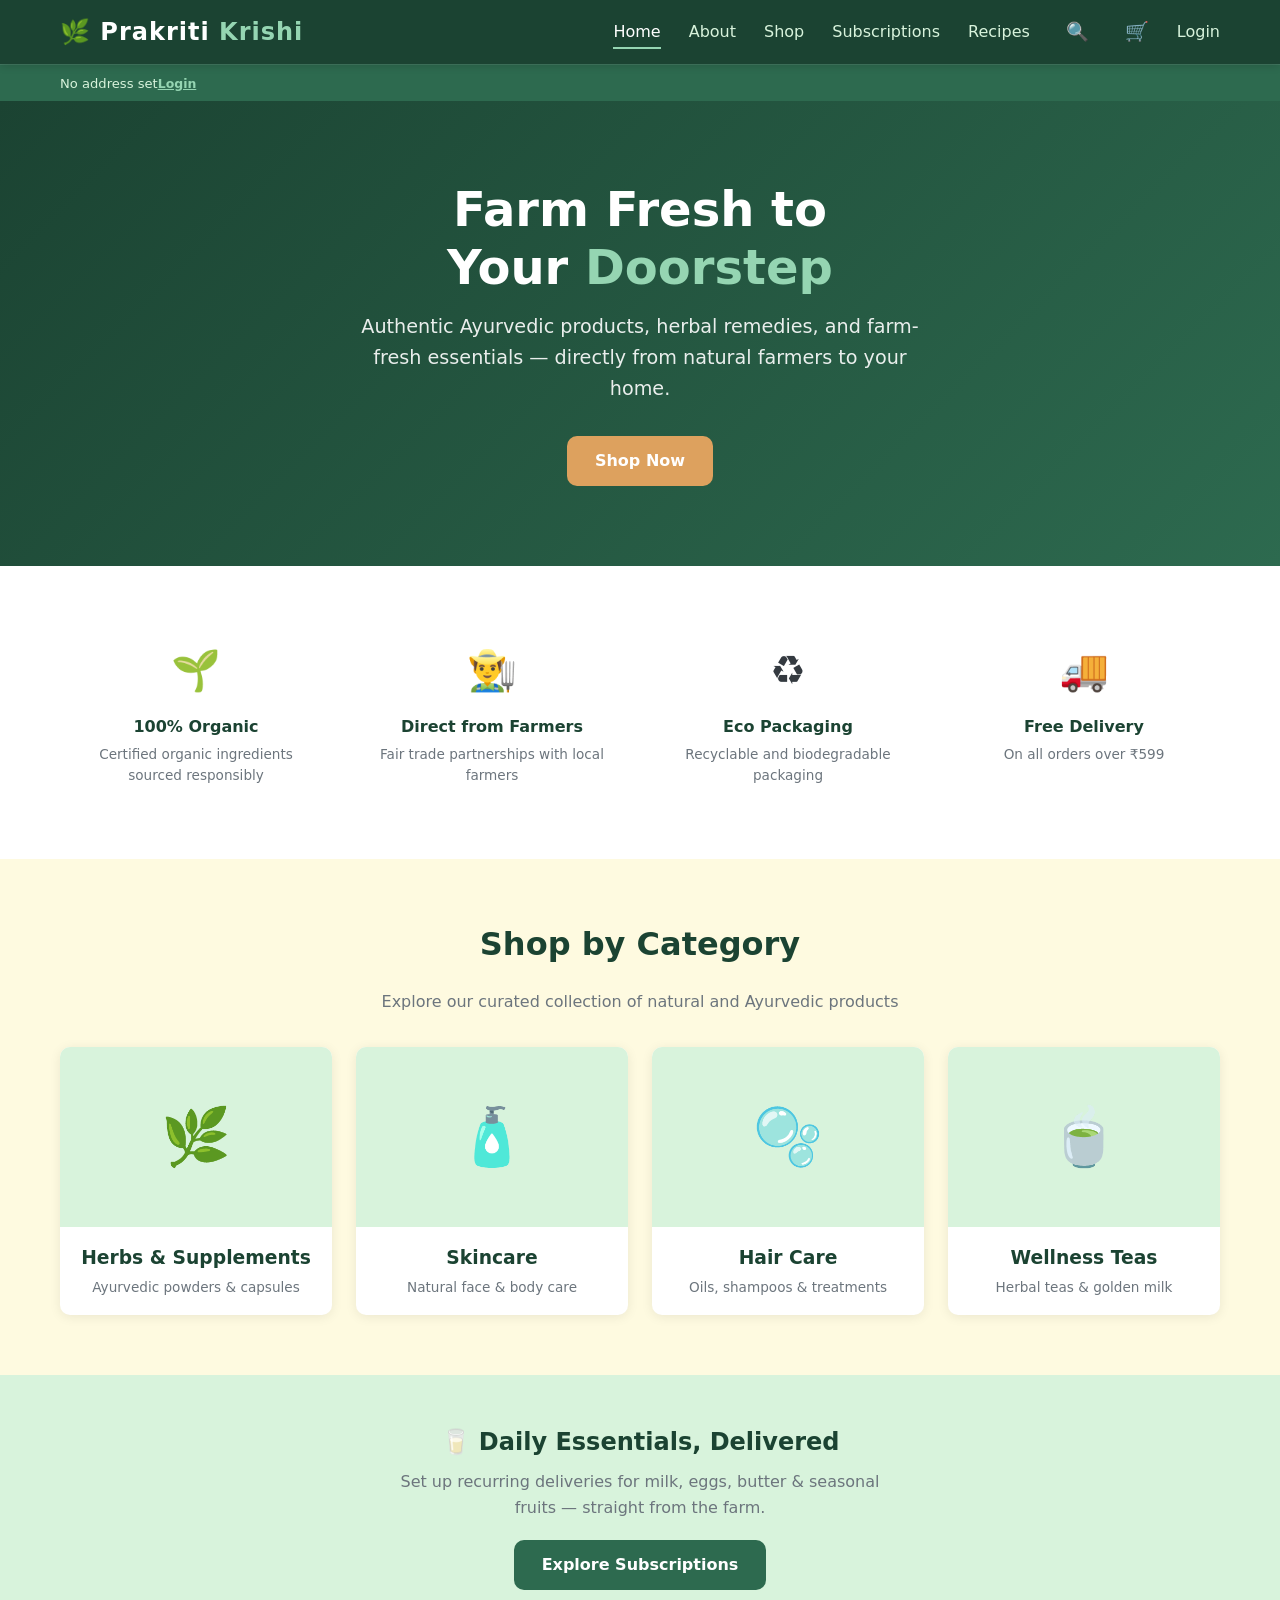
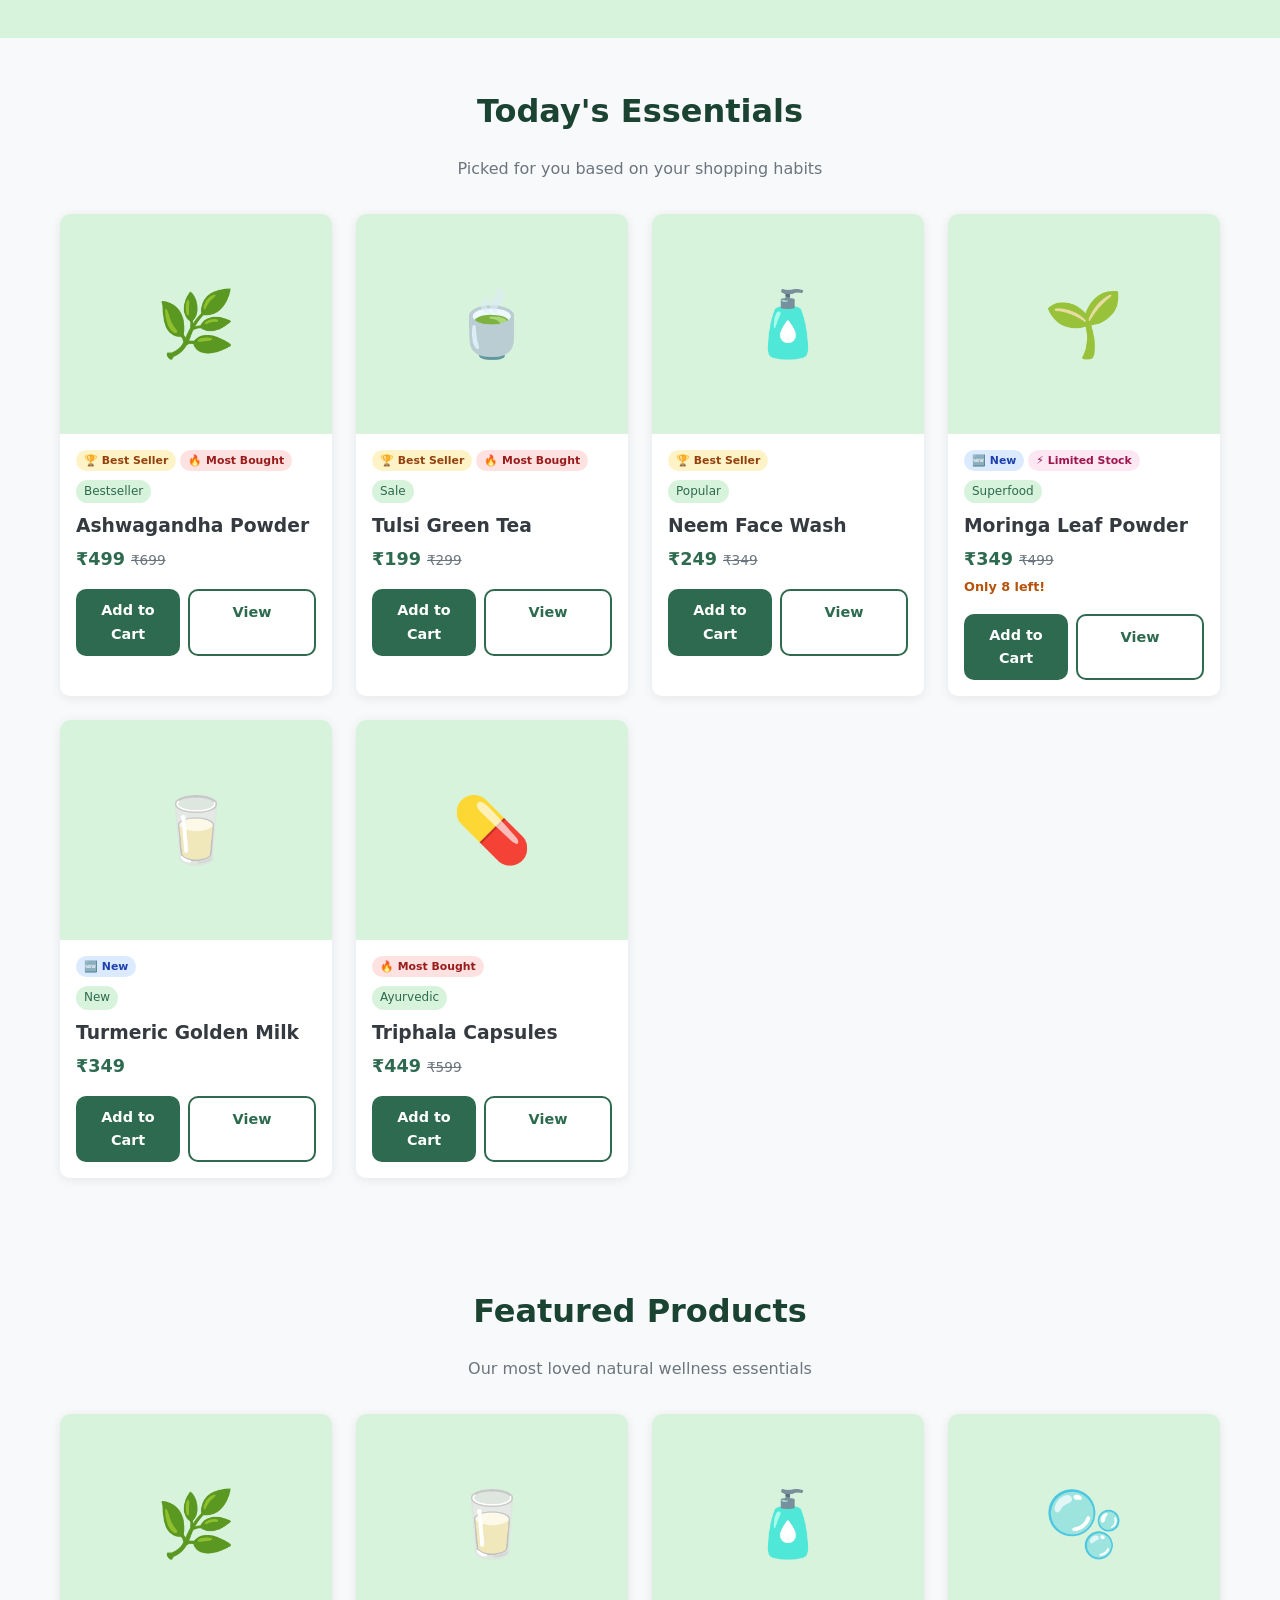
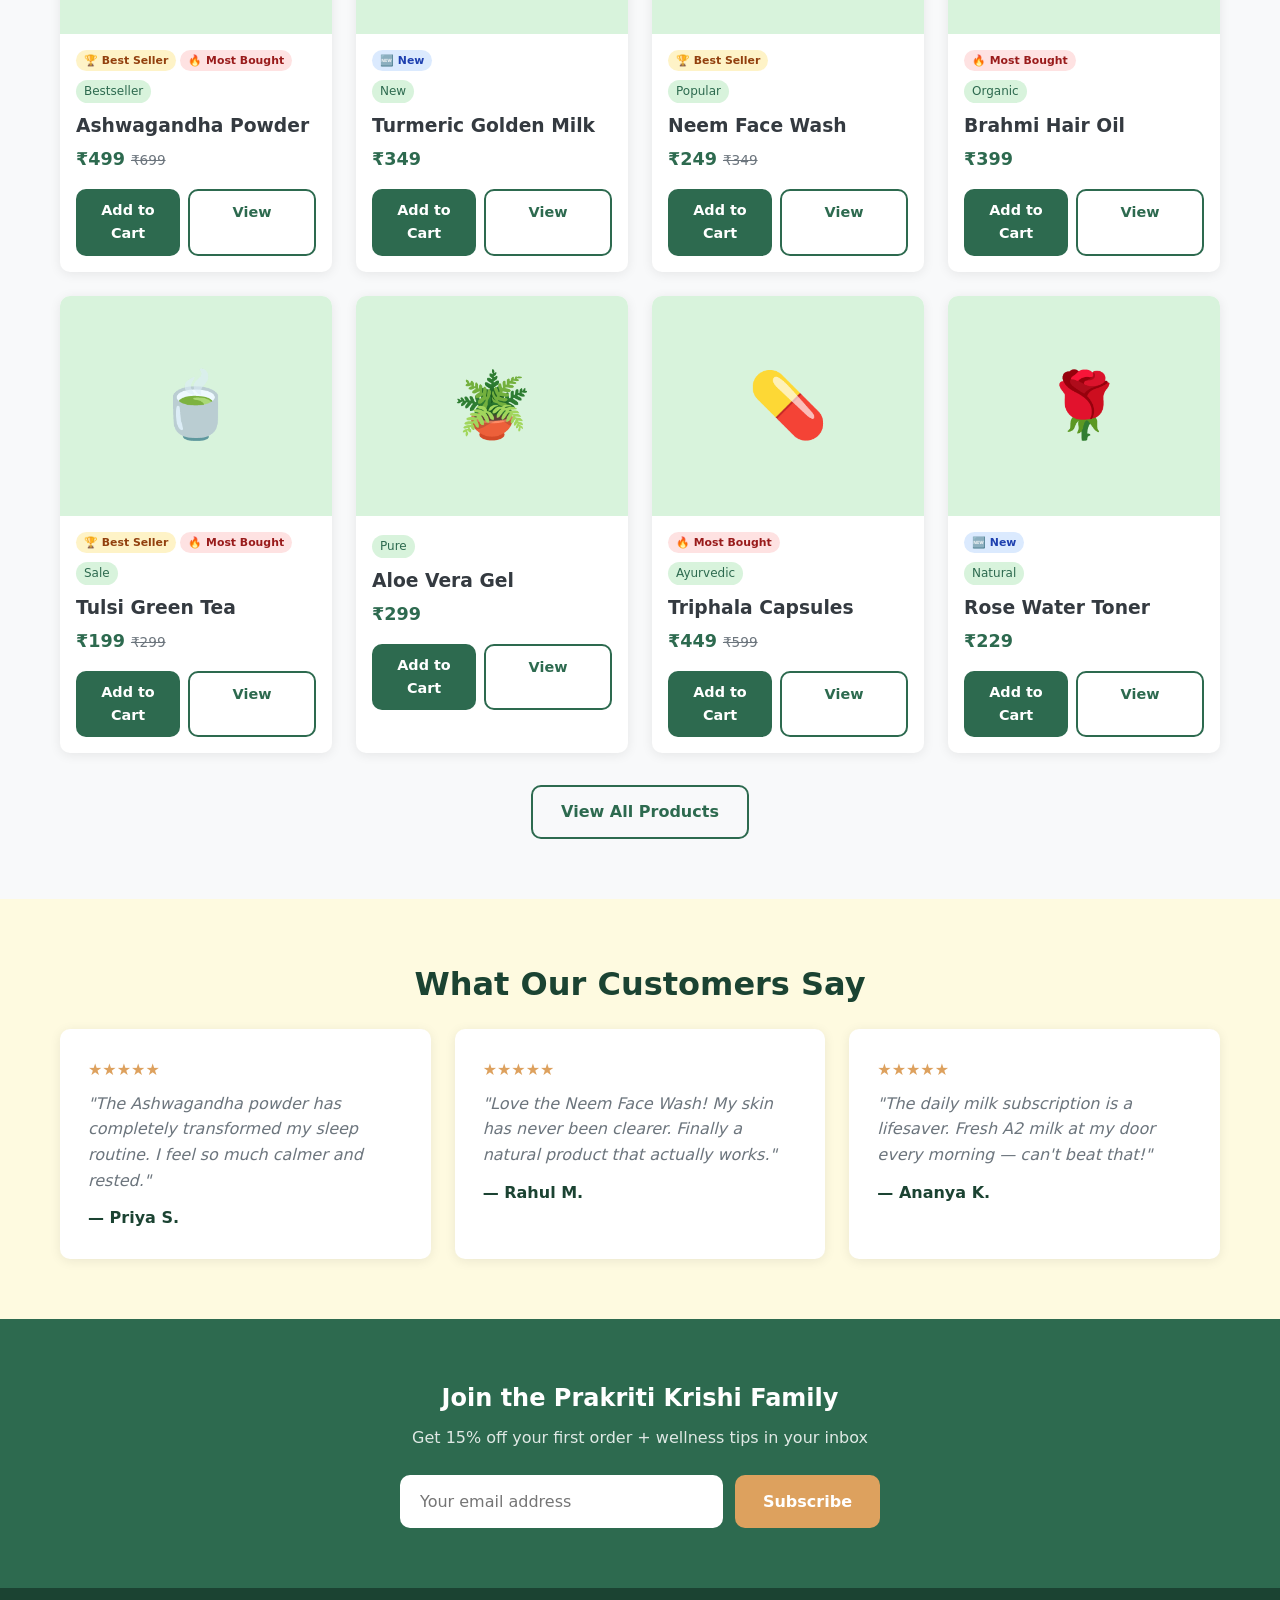
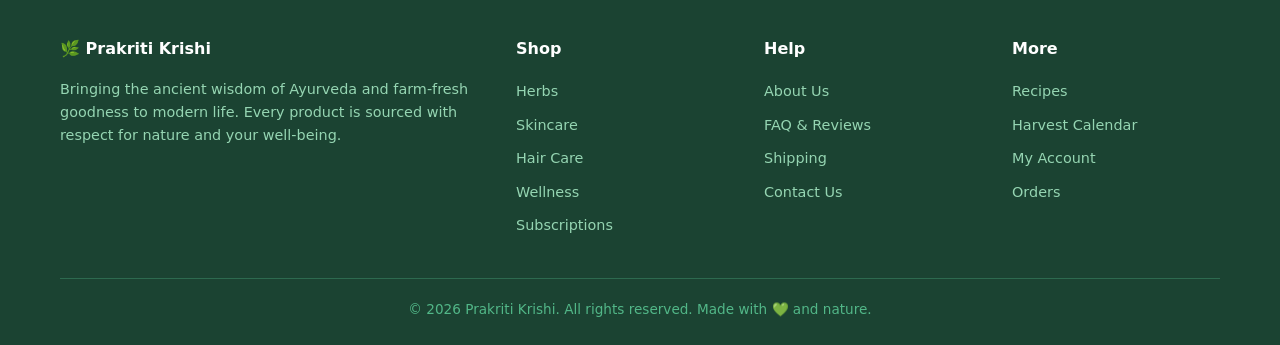
==== index.html @ 511e92d4 "Initial commit: Prakriti Krishi e-commerce website Features: product catalog, bundles, smart search," ====
<!DOCTYPE html>
<html lang="en">
<head>
  <meta charset="UTF-8">
  <meta name="viewport" content="width=device-width, initial-scale=1.0">
  <title>Prakriti Krishi — Farm Fresh & Natural Wellness</title>
  <link rel="stylesheet" href="css/style.css">
</head>
<body>

  <!-- Header -->
  <header class="header">
    <div class="container">
      <a href="index.html" class="logo">🌿 Prakriti <span>Krishi</span></a>
      <button class="mobile-toggle" aria-label="Menu">☰</button>
      <nav class="nav">
        <a href="index.html" class="active">Home</a>
        <a href="about.html">About</a>
        <a href="category.html">Shop</a>
        <a href="subscriptions.html">Subscriptions</a>
        <a href="recipes.html">Recipes</a>
        <a href="cart.html" class="cart-icon">🛒 <span class="cart-count" style="display:none">0</span></a>
        <a href="account.html" class="nav-account">Login</a>
      </nav>
    </div>
  </header>
  <div class="addr-bar-wrap"><div class="container" style="position:relative"><div id="addressBar"></div></div></div>

  <!-- Hero -->
  <section class="hero">
    <div class="container">
      <h1>Farm Fresh to<br>Your <span>Doorstep</span></h1>
      <p>Authentic Ayurvedic products, herbal remedies, and farm-fresh essentials — directly from natural farmers to your home.</p>
      <a href="category.html" class="btn btn-secondary">Shop Now</a>
    </div>
  </section>

  <!-- Features Strip -->
  <section class="features-strip">
    <div class="container">
      <div class="features-grid">
        <div class="feature-item">
          <div class="icon">🌱</div>
          <h4>100% Organic</h4>
          <p>Certified organic ingredients sourced responsibly</p>
        </div>
        <div class="feature-item">
          <div class="icon">👨‍🌾</div>
          <h4>Direct from Farmers</h4>
          <p>Fair trade partnerships with local farmers</p>
        </div>
        <div class="feature-item">
          <div class="icon">♻️</div>
          <h4>Eco Packaging</h4>
          <p>Recyclable and biodegradable packaging</p>
        </div>
        <div class="feature-item">
          <div class="icon">🚚</div>
          <h4>Free Delivery</h4>
          <p>On all orders over ₹599</p>
        </div>
      </div>
    </div>
  </section>

  <!-- Categories -->
  <section class="categories">
    <div class="container">
      <h2 class="section-title">Shop by Category</h2>
      <p class="section-subtitle">Explore our curated collection of natural and Ayurvedic products</p>
      <div class="cat-grid">
        <a href="category.html?cat=herbs" class="cat-card">
          <div class="cat-img">🌿</div>
          <div class="cat-info"><h3>Herbs & Supplements</h3><p>Ayurvedic powders & capsules</p></div>
        </a>
        <a href="category.html?cat=skincare" class="cat-card">
          <div class="cat-img">🧴</div>
          <div class="cat-info"><h3>Skincare</h3><p>Natural face & body care</p></div>
        </a>
        <a href="category.html?cat=haircare" class="cat-card">
          <div class="cat-img">🫧</div>
          <div class="cat-info"><h3>Hair Care</h3><p>Oils, shampoos & treatments</p></div>
        </a>
        <a href="category.html?cat=wellness" class="cat-card">
          <div class="cat-img">🍵</div>
          <div class="cat-info"><h3>Wellness Teas</h3><p>Herbal teas & golden milk</p></div>
        </a>
      </div>
    </div>
  </section>

  <!-- Subscription CTA -->
  <section style="padding:48px 0;background:var(--green-100);text-align:center">
    <div class="container">
      <h2 style="color:var(--green-900);margin-bottom:8px">🥛 Daily Essentials, Delivered</h2>
      <p style="color:var(--gray-500);margin-bottom:20px;max-width:500px;margin-left:auto;margin-right:auto">Set up recurring deliveries for milk, eggs, butter & seasonal fruits — straight from the farm.</p>
      <a href="subscriptions.html" class="btn btn-primary">Explore Subscriptions</a>
    </div>
  </section>

  <!-- Today's Essentials -->
  <section class="products" id="todaysEssentials" style="padding:48px 0"></section>

  <!-- Featured Products -->
  <section class="products">
    <div class="container">
      <h2 class="section-title">Featured Products</h2>
      <p class="section-subtitle">Our most loved natural wellness essentials</p>
      <div class="prod-grid" id="featuredProducts"></div>
      <div style="text-align:center;margin-top:32px">
        <a href="category.html" class="btn btn-outline">View All Products</a>
      </div>
    </div>
  </section>

  <!-- Testimonials -->
  <section class="testimonials">
    <div class="container">
      <h2 class="section-title">What Our Customers Say</h2>
      <div class="test-grid">
        <div class="test-card">
          <div class="stars">★★★★★</div>
          <p>"The Ashwagandha powder has completely transformed my sleep routine. I feel so much calmer and rested."</p>
          <div class="author">— Priya S.</div>
        </div>
        <div class="test-card">
          <div class="stars">★★★★★</div>
          <p>"Love the Neem Face Wash! My skin has never been clearer. Finally a natural product that actually works."</p>
          <div class="author">— Rahul M.</div>
        </div>
        <div class="test-card">
          <div class="stars">★★★★★</div>
          <p>"The daily milk subscription is a lifesaver. Fresh A2 milk at my door every morning — can't beat that!"</p>
          <div class="author">— Ananya K.</div>
        </div>
      </div>
    </div>
  </section>

  <!-- Newsletter -->
  <section class="newsletter">
    <div class="container">
      <h2>Join the Prakriti Krishi Family</h2>
      <p>Get 15% off your first order + wellness tips in your inbox</p>
      <form onsubmit="event.preventDefault(); showToast('Thanks for subscribing!'); this.reset();">
        <input type="email" placeholder="Your email address" required>
        <button class="btn btn-secondary" type="submit">Subscribe</button>
      </form>
    </div>
  </section>

  <!-- Footer -->
  <footer class="footer">
    <div class="container">
      <div class="footer-grid">
        <div>
          <h4>🌿 Prakriti Krishi</h4>
          <p>Bringing the ancient wisdom of Ayurveda and farm-fresh goodness to modern life. Every product is sourced with respect for nature and your well-being.</p>
        </div>
        <div>
          <h4>Shop</h4>
          <ul>
            <li><a href="category.html?cat=herbs">Herbs</a></li>
            <li><a href="category.html?cat=skincare">Skincare</a></li>
            <li><a href="category.html?cat=haircare">Hair Care</a></li>
            <li><a href="category.html?cat=wellness">Wellness</a></li>
            <li><a href="subscriptions.html">Subscriptions</a></li>
          </ul>
        </div>
        <div>
          <h4>Help</h4>
          <ul>
            <li><a href="about.html">About Us</a></li>
            <li><a href="reviews.html">FAQ & Reviews</a></li>
            <li><a href="shipping.html">Shipping</a></li>
            <li><a href="contact.html">Contact Us</a></li>
          </ul>
        </div>
        <div>
          <h4>More</h4>
          <ul>
            <li><a href="recipes.html">Recipes</a></li>
            <li><a href="harvest.html">Harvest Calendar</a></li>
            <li><a href="account.html">My Account</a></li>
            <li><a href="account.html?tab=orders">Orders</a></li>
          </ul>
        </div>
      </div>
      <div class="footer-bottom">&copy; 2026 Prakriti Krishi. All rights reserved. Made with 💚 and nature.</div>
    </div>
  </footer>

  <script src="js/app.js"></script>
</body>
</html>
---- css/style.css ----
/* ===== Prakriti Krishi — Nature-Inspired E-Commerce ===== */

/* --- Reset & Base --- */
*,*::before,*::after{box-sizing:border-box;margin:0;padding:0}
:root{
  --green-900:#1b4332;--green-700:#2d6a4f;--green-500:#52b788;
  --green-300:#95d5b2;--green-100:#d8f3dc;
  --sand-100:#fefae0;--sand-200:#faedcd;--sand-300:#dda15e;
  --brown:#bc6c25;--white:#fff;--gray-100:#f8f9fa;--gray-200:#e9ecef;
  --gray-500:#6c757d;--gray-800:#343a40;--black:#212529;
  --radius:10px;--shadow:0 2px 12px rgba(0,0,0,.08);
  --font:'Segoe UI',system-ui,-apple-system,sans-serif;
}
html{scroll-behavior:smooth}
body{font-family:var(--font);color:var(--gray-800);background:var(--sand-100);line-height:1.6}
a{text-decoration:none;color:inherit}
img{max-width:100%;display:block}
ul{list-style:none}
button,input,select,textarea{font:inherit}

/* --- Utility --- */
.container{max-width:1200px;margin:0 auto;padding:0 20px}
.btn{display:inline-block;padding:12px 28px;border:none;border-radius:var(--radius);font-weight:600;cursor:pointer;transition:.2s}
.btn-primary{background:var(--green-700);color:var(--white)}
.btn-primary:hover{background:var(--green-900)}
.btn-secondary{background:var(--sand-300);color:var(--white)}
.btn-secondary:hover{background:var(--brown)}
.btn-outline{background:transparent;border:2px solid var(--green-700);color:var(--green-700)}
.btn-outline:hover{background:var(--green-700);color:var(--white)}
.section-title{font-size:2rem;color:var(--green-900);margin-bottom:1.2rem;text-align:center}
.section-subtitle{text-align:center;color:var(--gray-500);margin-bottom:2rem;max-width:600px;margin-left:auto;margin-right:auto}

/* --- Header / Nav --- */
.header{background:var(--green-900);color:var(--white);position:sticky;top:0;z-index:100;box-shadow:0 2px 8px rgba(0,0,0,.15)}
.header .container{display:flex;align-items:center;justify-content:space-between;height:64px}
.logo{font-size:1.5rem;font-weight:700;letter-spacing:1px}
.logo span{color:var(--green-300)}
.nav{display:flex;gap:28px;align-items:center}
.nav a{color:var(--green-100);font-weight:500;transition:.2s;position:relative}
.nav a:hover,.nav a.active{color:var(--white)}
.nav a.active::after{content:'';position:absolute;bottom:-4px;left:0;width:100%;height:2px;background:var(--green-300)}
.cart-icon{position:relative;font-size:1.2rem}
.cart-count{position:absolute;top:-8px;right:-12px;background:var(--sand-300);color:var(--white);font-size:.7rem;width:18px;height:18px;border-radius:50%;display:flex;align-items:center;justify-content:center;font-weight:700}
.mobile-toggle{display:none;background:none;border:none;color:var(--white);font-size:1.5rem;cursor:pointer}

/* --- Hero --- */
.hero{background:linear-gradient(135deg,var(--green-900) 0%,var(--green-700) 100%);color:var(--white);padding:80px 0;text-align:center}
.hero h1{font-size:3rem;margin-bottom:1rem;line-height:1.2}
.hero h1 span{color:var(--green-300)}
.hero p{font-size:1.2rem;max-width:600px;margin:0 auto 2rem;opacity:.9}

/* --- Categories Grid --- */
.categories{padding:60px 0}
.cat-grid{display:grid;grid-template-columns:repeat(auto-fill,minmax(220px,1fr));gap:24px}
.cat-card{background:var(--white);border-radius:var(--radius);overflow:hidden;box-shadow:var(--shadow);transition:.3s;cursor:pointer}
.cat-card:hover{transform:translateY(-4px);box-shadow:0 8px 24px rgba(0,0,0,.12)}
.cat-card .cat-img{height:180px;background:var(--green-100);display:flex;align-items:center;justify-content:center;font-size:3.5rem}
.cat-card .cat-info{padding:16px;text-align:center}
.cat-card .cat-info h3{color:var(--green-900);margin-bottom:4px}
.cat-card .cat-info p{font-size:.85rem;color:var(--gray-500)}

/* --- Products Grid --- */
.products{padding:60px 0;background:var(--gray-100)}
.prod-grid{display:grid;grid-template-columns:repeat(auto-fill,minmax(260px,1fr));gap:24px}
.prod-card{background:var(--white);border-radius:var(--radius);overflow:hidden;box-shadow:var(--shadow);transition:.3s}
.prod-card:hover{transform:translateY(-4px);box-shadow:0 8px 24px rgba(0,0,0,.12)}
.prod-card .prod-img{height:220px;background:var(--green-100);display:flex;align-items:center;justify-content:center;font-size:4rem}
.prod-card .prod-info{padding:16px}
.prod-card .prod-info h3{margin-bottom:4px}
.prod-card .prod-info .price{color:var(--green-700);font-weight:700;font-size:1.1rem}
.prod-card .prod-info .old-price{text-decoration:line-through;color:var(--gray-500);font-size:.85rem;margin-left:6px}
.prod-card .prod-info .tag{display:inline-block;background:var(--green-100);color:var(--green-700);font-size:.75rem;padding:2px 8px;border-radius:20px;margin-bottom:8px}
.prod-card .prod-actions{padding:0 16px 16px;display:flex;gap:8px}
.prod-card .prod-actions .btn{flex:1;text-align:center;padding:10px;font-size:.9rem}

/* --- Product Detail --- */
.product-detail{padding:60px 0}
.pd-grid{display:grid;grid-template-columns:1fr 1fr;gap:48px;align-items:start}
.pd-image{background:var(--green-100);border-radius:var(--radius);height:450px;display:flex;align-items:center;justify-content:center;font-size:8rem}
.pd-info h1{font-size:2rem;color:var(--green-900);margin-bottom:8px}
.pd-info .rating{color:var(--sand-300);margin-bottom:12px}
.pd-info .price{font-size:1.5rem;color:var(--green-700);font-weight:700;margin-bottom:16px}
.pd-info .description{color:var(--gray-500);margin-bottom:24px;line-height:1.8}
.pd-info .qty-selector{display:flex;align-items:center;gap:12px;margin-bottom:24px}
.pd-info .qty-selector button{width:36px;height:36px;border:1px solid var(--gray-200);border-radius:var(--radius);background:var(--white);cursor:pointer;font-size:1.1rem}
.pd-info .qty-selector span{font-size:1.1rem;font-weight:600;min-width:24px;text-align:center}
.pd-info .features{margin-bottom:24px}
.pd-info .features li{padding:6px 0;color:var(--gray-500)}
.pd-info .features li::before{content:'✓ ';color:var(--green-500);font-weight:700}

/* --- Filter Bar (Category page) --- */
.filter-bar{display:flex;gap:12px;margin-bottom:32px;flex-wrap:wrap;justify-content:center}
.filter-bar .filter-btn{padding:8px 20px;border:2px solid var(--green-300);border-radius:30px;background:var(--white);color:var(--green-700);cursor:pointer;font-weight:500;transition:.2s}
.filter-bar .filter-btn:hover,.filter-bar .filter-btn.active{background:var(--green-700);color:var(--white);border-color:var(--green-700)}

/* --- Cart --- */
.cart-section{padding:60px 0}
.cart-table{width:100%;border-collapse:collapse;margin-bottom:32px}
.cart-table th{text-align:left;padding:12px 16px;border-bottom:2px solid var(--green-300);color:var(--green-900);font-size:.9rem;text-transform:uppercase;letter-spacing:1px}
.cart-table td{padding:16px;border-bottom:1px solid var(--gray-200);vertical-align:middle}
.cart-table .cart-product{display:flex;align-items:center;gap:16px}
.cart-table .cart-product .thumb{width:64px;height:64px;background:var(--green-100);border-radius:8px;display:flex;align-items:center;justify-content:center;font-size:1.5rem;flex-shrink:0}
.cart-table .cart-product .name{font-weight:600}
.cart-table .cart-qty{display:flex;align-items:center;gap:8px}
.cart-table .cart-qty button{width:28px;height:28px;border:1px solid var(--gray-200);border-radius:6px;background:var(--white);cursor:pointer}
.cart-table .cart-remove{color:var(--gray-500);cursor:pointer;transition:.2s}
.cart-table .cart-remove:hover{color:red}
.cart-summary{display:flex;justify-content:flex-end}
.cart-summary-box{background:var(--white);padding:32px;border-radius:var(--radius);box-shadow:var(--shadow);min-width:340px}
.cart-summary-box h3{margin-bottom:16px;color:var(--green-900)}
.cart-summary-box .summary-row{display:flex;justify-content:space-between;padding:8px 0;border-bottom:1px solid var(--gray-200)}
.cart-summary-box .summary-row.total{border:none;font-size:1.2rem;font-weight:700;color:var(--green-900);padding-top:16px}
.cart-empty{text-align:center;padding:60px 0}
.cart-empty p{font-size:1.2rem;color:var(--gray-500);margin-bottom:24px}

/* --- Checkout --- */
.checkout-section{padding:60px 0}
.checkout-grid{display:grid;grid-template-columns:1.4fr 1fr;gap:48px}
.form-group{margin-bottom:20px}
.form-group label{display:block;font-weight:600;margin-bottom:6px;color:var(--green-900);font-size:.9rem}
.form-group input,.form-group select{width:100%;padding:12px 16px;border:2px solid var(--gray-200);border-radius:var(--radius);transition:.2s;background:var(--white)}
.form-group input:focus,.form-group select:focus{outline:none;border-color:var(--green-500)}
.form-row{display:grid;grid-template-columns:1fr 1fr;gap:16px}
.checkout-steps{display:flex;gap:0;margin-bottom:40px;background:var(--white);border-radius:var(--radius);overflow:hidden;box-shadow:var(--shadow)}
.checkout-steps .step{flex:1;padding:16px;text-align:center;font-weight:600;color:var(--gray-500);background:var(--gray-100);position:relative}
.checkout-steps .step.active{background:var(--green-700);color:var(--white)}
.checkout-steps .step.done{background:var(--green-300);color:var(--green-900)}
.order-summary{background:var(--white);padding:32px;border-radius:var(--radius);box-shadow:var(--shadow);position:sticky;top:80px}
.order-summary h3{margin-bottom:16px;color:var(--green-900)}
.order-summary .order-item{display:flex;justify-content:space-between;padding:10px 0;border-bottom:1px solid var(--gray-200);font-size:.95rem}
.order-summary .order-total{display:flex;justify-content:space-between;padding-top:16px;font-size:1.2rem;font-weight:700;color:var(--green-900)}

/* --- Features / Benefits --- */
.features-strip{padding:48px 0;background:var(--white)}
.features-grid{display:grid;grid-template-columns:repeat(4,1fr);gap:24px;text-align:center}
.feature-item{padding:24px}
.feature-item .icon{font-size:2.5rem;margin-bottom:12px}
.feature-item h4{color:var(--green-900);margin-bottom:4px}
.feature-item p{font-size:.85rem;color:var(--gray-500)}

/* --- Testimonials --- */
.testimonials{padding:60px 0}
.test-grid{display:grid;grid-template-columns:repeat(auto-fill,minmax(300px,1fr));gap:24px}
.test-card{background:var(--white);padding:28px;border-radius:var(--radius);box-shadow:var(--shadow)}
.test-card .stars{color:var(--sand-300);margin-bottom:8px}
.test-card p{color:var(--gray-500);font-style:italic;margin-bottom:12px}
.test-card .author{font-weight:600;color:var(--green-900)}

/* --- Newsletter --- */
.newsletter{padding:60px 0;background:var(--green-700);color:var(--white);text-align:center}
.newsletter h2{margin-bottom:8px}
.newsletter p{opacity:.85;margin-bottom:24px}
.newsletter form{display:flex;gap:12px;justify-content:center;max-width:480px;margin:0 auto}
.newsletter input{flex:1;padding:14px 20px;border:none;border-radius:var(--radius);font-size:1rem}
.newsletter .btn{white-space:nowrap}

/* --- Footer --- */
.footer{background:var(--green-900);color:var(--green-100);padding:48px 0 24px}
.footer-grid{display:grid;grid-template-columns:2fr 1fr 1fr 1fr;gap:40px;margin-bottom:32px}
.footer h4{color:var(--white);margin-bottom:16px}
.footer p,.footer a{font-size:.9rem;color:var(--green-300)}
.footer a:hover{color:var(--white)}
.footer ul li{margin-bottom:8px}
.footer-bottom{border-top:1px solid var(--green-700);padding-top:20px;text-align:center;font-size:.85rem;color:var(--green-500)}

/* --- Breadcrumb --- */
.breadcrumb{padding:16px 0;font-size:.9rem;color:var(--gray-500)}
.breadcrumb a{color:var(--green-700)}
.breadcrumb span{margin:0 8px}

/* --- Inline Qty Selector (product cards) --- */
.inline-qty{display:flex;align-items:center;gap:0;background:var(--green-700);border-radius:var(--radius);overflow:hidden;height:42px}
.iq-btn{width:40px;height:42px;border:none;background:transparent;color:var(--white);font-size:1.2rem;cursor:pointer;transition:.15s;-webkit-tap-highlight-color:transparent}
.iq-btn:hover,.iq-btn:active{background:var(--green-900)}
.iq-val{min-width:30px;text-align:center;color:var(--white);font-weight:700;font-size:.95rem}
.prod-actions .atc-area{flex:1}
.prod-actions .atc-area .btn{width:100%}
.prod-actions .atc-area .inline-qty{width:100%}

/* --- Address Bar (header second row) --- */
.addr-bar-wrap{background:var(--green-700);border-top:1px solid rgba(255,255,255,.1)}
.addr-bar-wrap .container{display:flex;align-items:center;height:36px;gap:8px;font-size:.82rem}
.addr-pin{font-size:.9rem}
.addr-text{color:var(--green-100);white-space:nowrap;overflow:hidden;text-overflow:ellipsis;max-width:260px}
.addr-change{background:none;border:none;color:var(--green-300);font-size:.78rem;cursor:pointer;text-decoration:underline;font-weight:600;white-space:nowrap}
.addr-change:hover{color:var(--white)}
.addr-dropdown{position:absolute;top:100%;left:0;right:0;background:var(--white);box-shadow:0 8px 24px rgba(0,0,0,.15);border-radius:0 0 var(--radius) var(--radius);display:none;z-index:101}
.addr-dropdown.open{display:block}
.addr-option{padding:12px 20px;cursor:pointer;font-size:.88rem;border-bottom:1px solid var(--gray-200);color:var(--gray-800)}
.addr-option:hover,.addr-option.active{background:var(--green-100)}
.addr-option.add-new{color:var(--green-700);font-weight:600}

/* --- Auth Box --- */
.auth-box{max-width:420px;margin:60px auto;background:var(--white);padding:40px;border-radius:var(--radius);box-shadow:var(--shadow)}
.auth-box h2{color:var(--green-900);margin-bottom:4px}
.auth-sub{color:var(--gray-500);margin-bottom:24px}
.auth-err{color:#c0392b;font-size:.88rem;margin-bottom:12px;min-height:1.2em}
.auth-switch{text-align:center;margin-top:20px;font-size:.9rem;color:var(--gray-500)}
.auth-switch a{color:var(--green-700);font-weight:600}

/* --- Dashboard Layout --- */
.dash-layout{display:grid;grid-template-columns:260px 1fr;gap:32px;min-height:60vh}
.dash-sidebar{background:var(--white);border-radius:var(--radius);box-shadow:var(--shadow);padding:24px;align-self:start;position:sticky;top:80px}
.dash-user{margin-bottom:20px;padding-bottom:16px;border-bottom:1px solid var(--gray-200)}
.dash-tab{display:block;padding:10px 14px;border-radius:8px;margin-bottom:4px;color:var(--gray-800);font-size:.9rem;transition:.15s}
.dash-tab:hover{background:var(--green-100);color:var(--green-700)}
.dash-tab.active{background:var(--green-700);color:var(--white)}
.dash-main{background:var(--white);border-radius:var(--radius);box-shadow:var(--shadow);padding:32px}
.dash-main h2{color:var(--green-900);margin-bottom:20px}
.addr-list{display:grid;gap:12px}
.addr-card{background:var(--gray-100);padding:16px;border-radius:8px;display:flex;align-items:center;gap:16px;justify-content:space-between}
.addr-card p{margin:0;color:var(--gray-500);font-size:.9rem}
.order-card{background:var(--gray-100);padding:16px;border-radius:8px;margin-bottom:12px}
.order-head{display:flex;justify-content:space-between;margin-bottom:8px;align-items:center}
.order-status{background:var(--green-100);color:var(--green-700);padding:2px 10px;border-radius:20px;font-size:.8rem;font-weight:600}
.order-items{color:var(--gray-500);font-size:.88rem;margin-bottom:6px}
.order-total-line{font-weight:600;color:var(--green-900)}
.sec-info{background:var(--gray-100);padding:16px;border-radius:8px;margin-bottom:16px}
.sec-info p{margin:4px 0}

/* --- Subscriptions --- */
.subs-grid{display:grid;grid-template-columns:repeat(auto-fill,minmax(260px,1fr));gap:20px;margin-bottom:20px}
.subs-card{background:var(--white);padding:24px;border-radius:var(--radius);box-shadow:var(--shadow);text-align:center}
.subs-card.seasonal{border:2px solid var(--sand-300)}
.subs-emoji{font-size:3rem;margin-bottom:8px}
.subs-card h4{color:var(--green-900);margin-bottom:4px}
.subs-card .price{color:var(--green-700);font-weight:700;margin-bottom:12px}
.subs-card .price small{color:var(--gray-500);font-weight:400}
.subs-card .form-group{text-align:left;margin-bottom:10px}
.subs-card .form-group label{font-size:.8rem}
.subs-card .form-group input,.subs-card .form-group select{padding:8px 10px;font-size:.88rem}
.sub-days{display:flex;flex-wrap:wrap;gap:6px;margin-bottom:8px}
.day-check{display:flex;align-items:center;gap:4px;font-size:.82rem;background:var(--gray-100);padding:4px 8px;border-radius:6px}
.day-check input{accent-color:var(--green-500)}

/* --- About Page --- */
.about-hero{background:linear-gradient(135deg,var(--green-900),var(--green-700));color:var(--white);padding:60px 0;text-align:center}
.about-hero h1{font-size:2.5rem;margin-bottom:1rem}
.about-section{padding:60px 0}
.about-grid{display:grid;grid-template-columns:1fr 1fr;gap:48px;align-items:center}
.about-grid .about-visual{background:var(--green-100);border-radius:var(--radius);height:320px;display:flex;align-items:center;justify-content:center;font-size:6rem}
.about-grid h2{color:var(--green-900);margin-bottom:12px}
.about-grid p{color:var(--gray-500);line-height:1.8;margin-bottom:12px}
.values-grid{display:grid;grid-template-columns:repeat(3,1fr);gap:24px;text-align:center;padding:40px 0}
.value-card{padding:28px;background:var(--white);border-radius:var(--radius);box-shadow:var(--shadow)}
.value-card .icon{font-size:2.5rem;margin-bottom:12px}
.value-card h4{color:var(--green-900);margin-bottom:6px}
.value-card p{font-size:.88rem;color:var(--gray-500)}

/* --- Toast notification --- */
.toast{position:fixed;bottom:24px;right:24px;background:var(--green-700);color:var(--white);padding:16px 24px;border-radius:var(--radius);box-shadow:0 4px 16px rgba(0,0,0,.2);transform:translateY(120%);transition:.3s;z-index:999;font-weight:500}
.toast.show{transform:translateY(0)}

/* --- Responsive --- */
/* --- Responsive — Tablet (<=768px) --- */
@media(max-width:768px){
  .hero h1{font-size:2rem}
  .hero p{font-size:1rem}
  .pd-grid{grid-template-columns:1fr}
  .pd-image{height:300px;font-size:5rem}
  .checkout-grid{grid-template-columns:1fr}
  .order-summary{position:static}
  .features-grid{grid-template-columns:1fr 1fr}
  .footer-grid{grid-template-columns:1fr 1fr}
  .nav{display:none;position:fixed;top:64px;left:0;right:0;bottom:0;background:var(--green-900);flex-direction:column;padding:24px;gap:16px;overflow-y:auto;z-index:200}
  .nav.open{display:flex}
  .mobile-toggle{display:block}
  .cart-table{display:block;overflow-x:auto;-webkit-overflow-scrolling:touch}
  .cart-table .cart-product .thumb{display:none}
  .form-row{grid-template-columns:1fr}
  .dash-layout{grid-template-columns:1fr}
  .dash-sidebar{position:static;display:flex;flex-wrap:wrap;gap:6px;padding:16px}
  .dash-user{width:100%;margin-bottom:8px}
  .dash-tab{padding:8px 12px;font-size:.82rem}
  .dash-main{padding:20px}
  .about-grid{grid-template-columns:1fr}
  .about-grid .about-visual{height:220px;font-size:4rem}
  .about-hero h1{font-size:1.8rem}
  .values-grid{grid-template-columns:1fr}
  .subs-grid{grid-template-columns:1fr 1fr}
  .auth-box{margin:32px 16px;padding:28px 20px}
  .section-title{font-size:1.5rem}
  .addr-bar-wrap .container{font-size:.78rem}
  .cat-grid{grid-template-columns:1fr 1fr}
  .filter-bar{gap:8px}
  .filter-bar .filter-btn{padding:6px 14px;font-size:.85rem}
  .prod-grid{grid-template-columns:repeat(auto-fill,minmax(200px,1fr));gap:16px}
  .prod-card .prod-img{height:170px;font-size:3rem}
  .cart-summary{flex-direction:column}
  .cart-summary-box{min-width:auto;width:100%}
  .checkout-steps .step{padding:10px 8px;font-size:.8rem}
  .test-grid{grid-template-columns:1fr}
  .newsletter form{flex-direction:column}
  .newsletter input,.newsletter .btn{width:100%}
}

/* --- Responsive — Phone (<=480px) --- */
@media(max-width:480px){
  .container{padding:0 14px}
  .hero{padding:48px 0}
  .hero h1{font-size:1.6rem}
  .features-grid{grid-template-columns:1fr}
  .feature-item{padding:16px}
  .footer-grid{grid-template-columns:1fr}
  .cart-summary-box{min-width:auto;padding:20px}
  .subs-grid{grid-template-columns:1fr}
  .subs-card{padding:16px}
  .cat-grid{grid-template-columns:1fr}
  .prod-grid{grid-template-columns:1fr 1fr;gap:12px}
  .prod-card .prod-img{height:140px;font-size:2.5rem}
  .prod-card .prod-info{padding:10px}
  .prod-card .prod-info h3{font-size:.9rem}
  .prod-card .prod-actions{padding:0 10px 10px;flex-direction:column}
  .pd-image{height:240px;font-size:4rem}
  .pd-info h1{font-size:1.4rem}
  .logo{font-size:1.2rem}
  .header .container{height:56px}
  .btn{padding:10px 20px;font-size:.9rem}
  .addr-text{max-width:160px}
  .about-grid .about-visual{height:180px;font-size:3rem}
  .values-grid{gap:12px}
  .value-card{padding:20px}
  .dash-sidebar{padding:12px}
  .dash-main{padding:16px}
  .checkout-steps{flex-direction:column}
  .checkout-steps .step{border-bottom:1px solid rgba(255,255,255,.1)}
  .ship-timeline{gap:32px}
  .ship-step{flex-direction:column;text-align:center}
  .ship-icon{margin:0 auto 8px}
  .ship-table{font-size:.8rem}
  .review-grid{grid-template-columns:1fr}
}

/* --- Reviews & FAQ Page --- */
.reviews-summary{text-align:center;margin-bottom:32px}
.rating-big{display:inline-flex;align-items:center;gap:16px}
.rating-num{font-size:3.2rem;font-weight:800;color:var(--green-900)}
.stars-big{font-size:1.6rem;color:#f59e0b}
.rating-count{font-size:.9rem;color:var(--gray-500)}
.review-grid{display:grid;grid-template-columns:repeat(auto-fill,minmax(260px,1fr));gap:20px}
.review-card{background:#fff;border:1px solid var(--gray-200);border-radius:var(--radius);padding:24px}
.review-card .stars{color:#f59e0b;font-size:1.1rem;margin-bottom:8px}
.review-text{color:var(--gray-600);font-style:italic;margin-bottom:12px;line-height:1.6}
.review-meta{font-size:.85rem;color:var(--gray-400)}
.star-picker{display:flex;gap:4px;margin:6px 0 12px}

/* FAQ */
.faq-list{max-width:720px;margin:0 auto}
.faq-item{border-bottom:1px solid var(--gray-200)}
.faq-q{display:flex;justify-content:space-between;align-items:center;width:100%;background:none;border:none;padding:20px 0;font-size:1rem;font-weight:600;color:var(--green-900);cursor:pointer;text-align:left;gap:12px}
.faq-q:hover{color:var(--green-700)}
.faq-arrow{transition:transform .25s;font-size:.85rem}
.faq-a{max-height:0;overflow:hidden;transition:max-height .35s ease,padding .35s ease;padding:0 0}
.faq-a p{color:var(--gray-600);line-height:1.7;padding-bottom:16px}
.faq-a a{color:var(--green-700);text-decoration:underline}
.faq-item.open .faq-a{max-height:300px;padding:0 0}
.faq-item.open .faq-arrow{transform:rotate(180deg)}

/* --- Shipping Page --- */
.ship-timeline{display:flex;flex-direction:column;gap:40px;max-width:700px;margin:0 auto;position:relative}
.ship-timeline::before{content:'';position:absolute;left:30px;top:10px;bottom:10px;width:3px;background:var(--green-500);border-radius:2px}
.ship-step{display:flex;gap:20px;align-items:flex-start;position:relative}
.ship-icon{width:60px;height:60px;display:flex;align-items:center;justify-content:center;font-size:1.8rem;background:var(--sand-100);border:3px solid var(--green-500);border-radius:50%;flex-shrink:0;z-index:1}
.ship-body h3{color:var(--green-900);margin-bottom:6px}
.ship-body p{color:var(--gray-600);line-height:1.7}
.ship-table-wrap{overflow-x:auto}
.ship-table{width:100%;border-collapse:collapse;margin-top:16px}
.ship-table th,.ship-table td{padding:14px 16px;text-align:left;border-bottom:1px solid var(--gray-200)}
.ship-table th{background:var(--green-900);color:#fff;font-weight:600}
.ship-table tr:nth-child(even){background:var(--gray-100)}

/* --- Smart Tag Badges --- */
.smart-badges{display:flex;flex-wrap:wrap;gap:4px;margin-bottom:6px}
.badge{display:inline-block;font-size:.68rem;padding:2px 8px;border-radius:20px;font-weight:600;white-space:nowrap}
.badge-best_seller{background:#fef3c7;color:#92400e}
.badge-new{background:#dbeafe;color:#1e40af}
.badge-most_bought{background:#fee2e2;color:#991b1b}
.badge-limited_stock{background:#fce7f3;color:#9d174d}
.stock-warn{font-size:.8rem;color:#b45309;font-weight:600;margin-top:4px}
.stock-out{font-size:.8rem;color:#dc2626;font-weight:700;margin-top:4px}

/* --- Search Overlay --- */
.nav-search-btn{background:none;border:none;color:var(--green-100);font-size:1.15rem;cursor:pointer;padding:4px 8px;transition:.2s}
.nav-search-btn:hover{color:var(--white)}
.search-overlay{position:fixed;inset:0;background:rgba(0,0,0,.6);z-index:300;display:none;justify-content:center;padding-top:80px}
.search-overlay.open{display:flex}
.search-box{background:var(--white);border-radius:var(--radius);box-shadow:0 8px 32px rgba(0,0,0,.2);padding:8px;display:flex;align-items:center;width:90%;max-width:600px;height:56px;position:absolute;top:80px}
.search-box input{flex:1;border:none;outline:none;font-size:1.05rem;padding:0 16px;background:transparent}
.search-close{background:none;border:none;font-size:1.3rem;cursor:pointer;color:var(--gray-500);padding:8px}
.search-results{position:absolute;top:148px;width:90%;max-width:600px;background:var(--white);border-radius:var(--radius);box-shadow:0 8px 24px rgba(0,0,0,.15);max-height:400px;overflow-y:auto}
.search-item{display:flex;align-items:center;gap:12px;padding:12px 16px;border-bottom:1px solid var(--gray-200);transition:.1s}
.search-item:hover{background:var(--green-100)}
.search-item .se{font-size:1.5rem;width:40px;text-align:center;flex-shrink:0}
.search-item small{color:var(--gray-500)}
.search-cat{background:var(--sand-100)}
.search-empty{padding:24px;text-align:center;color:var(--gray-500)}

/* --- Advanced Filters --- */
.adv-filters{display:flex;flex-wrap:wrap;gap:16px;margin-bottom:24px;padding:16px;background:var(--white);border-radius:var(--radius);box-shadow:var(--shadow)}
.af-group{display:flex;flex-wrap:wrap;align-items:center;gap:6px}
.af-group label{font-weight:600;font-size:.85rem;color:var(--green-900);margin-right:4px}
.af-btn{padding:5px 12px;border:1.5px solid var(--gray-200);border-radius:20px;background:var(--white);color:var(--gray-800);cursor:pointer;font-size:.78rem;font-weight:500;transition:.15s}
.af-btn:hover,.af-btn.active{background:var(--green-700);color:var(--white);border-color:var(--green-700)}

/* --- Bundle Contents --- */
.bundle-contents{background:var(--green-100);padding:16px;border-radius:var(--radius);margin-bottom:16px}
.bundle-contents h4{color:var(--green-900);margin-bottom:8px}
.bundle-contents li{padding:4px 0;color:var(--gray-600)}

/* --- Order Detail & Tracking --- */
.tracking-timeline{display:flex;gap:0;margin:24px 0;background:var(--white);border-radius:var(--radius);overflow:hidden;box-shadow:var(--shadow)}
.track-step{flex:1;padding:16px 12px;text-align:center;border-right:1px solid var(--gray-200);background:var(--gray-100);transition:.3s}
.track-step:last-child{border-right:none}
.track-step.reached{background:var(--green-100)}
.track-icon{font-size:1.6rem;margin-bottom:6px}
.track-step strong{font-size:.82rem;display:block;color:var(--green-900)}
.track-step small{font-size:.72rem;color:var(--gray-500)}
.order-detail-items{margin-top:8px}
.odi{display:flex;justify-content:space-between;padding:10px 0;border-bottom:1px solid var(--gray-200)}
.order-detail-total{font-weight:700;font-size:1.1rem;color:var(--green-900);padding-top:12px}
.order-detail-prefs ul{list-style:none;padding:0;color:var(--gray-600)}
.order-detail-prefs li{padding:4px 0}

/* --- Referral & Wallet --- */
.referral-card{background:var(--white);padding:24px;border-radius:var(--radius);box-shadow:var(--shadow)}
.wallet-bal{font-size:2.5rem;font-weight:800;color:var(--green-700);margin:8px 0}
.referral-code-box{display:flex;align-items:center;gap:12px;background:var(--gray-100);padding:12px 16px;border-radius:var(--radius);font-family:monospace;font-size:1.2rem;font-weight:700;color:var(--green-900)}

/* --- Recipes --- */
.recipes-grid{display:grid;grid-template-columns:repeat(auto-fill,minmax(340px,1fr));gap:24px}
.recipe-card{background:var(--white);border-radius:var(--radius);box-shadow:var(--shadow);padding:24px}
.recipe-head{display:flex;gap:16px;align-items:center;margin-bottom:12px}
.recipe-head h3{color:var(--green-900);margin-bottom:2px}
.recipe-head small{color:var(--gray-500)}
.recipe-desc{color:var(--gray-500);margin-bottom:16px;line-height:1.6}
.recipe-ingredients{background:var(--green-100);padding:14px;border-radius:8px;margin-bottom:12px}
.recipe-ingredients h4{color:var(--green-900);font-size:.9rem;margin-bottom:6px}
.recipe-ingredients li{padding:3px 0;font-size:.9rem}
.recipe-ingredients a{color:var(--green-700);text-decoration:underline}
.recipe-steps{margin-bottom:8px}
.recipe-steps summary{cursor:pointer;color:var(--green-700);font-weight:600;padding:8px 0;user-select:none}
.recipe-steps ol{padding-left:20px;color:var(--gray-600);line-height:1.8}

/* --- Harvest Calendar --- */
.harvest-current{background:var(--green-100);padding:24px;border-radius:var(--radius);margin-bottom:32px;text-align:center}
.harvest-current h3{color:var(--green-900);margin-bottom:12px}
.harvest-tags{display:flex;flex-wrap:wrap;gap:8px;justify-content:center}
.harvest-tag{background:var(--white);padding:6px 14px;border-radius:20px;font-size:.9rem;box-shadow:0 1px 4px rgba(0,0,0,.08)}
.harvest-grid{overflow-x:auto}
.harvest-table{width:100%;border-collapse:collapse;font-size:.85rem}
.harvest-table th,.harvest-table td{padding:10px 8px;text-align:center;border:1px solid var(--gray-200);white-space:nowrap}
.harvest-table th{background:var(--green-900);color:#fff;font-weight:600}
.harvest-table td:first-child,.harvest-table th:first-child{text-align:left;position:sticky;left:0;background:var(--white);z-index:1}
.harvest-table th:first-child{background:var(--green-900)}
.hm-active{background:var(--green-100);color:var(--green-700);font-weight:700}
.hm-current{background:var(--sand-200) !important;font-weight:700}
.harvest-table td.hm-active.hm-current{background:var(--green-300) !important}

/* --- Responsive additions for new features --- */
@media(max-width:768px){
  .tracking-timeline{flex-direction:column}
  .track-step{border-right:none;border-bottom:1px solid var(--gray-200);padding:12px}
  .search-box{width:95%;top:70px}
  .search-results{top:138px;width:95%}
  .adv-filters{flex-direction:column;gap:10px}
  .recipes-grid{grid-template-columns:1fr}
  .referral-code-box{flex-direction:column;text-align:center}
  .af-group{justify-content:flex-start}
}
@media(max-width:480px){
  .recipe-head{flex-direction:column;text-align:center}
  .harvest-table{font-size:.75rem}
  .harvest-table th,.harvest-table td{padding:6px 4px}
}
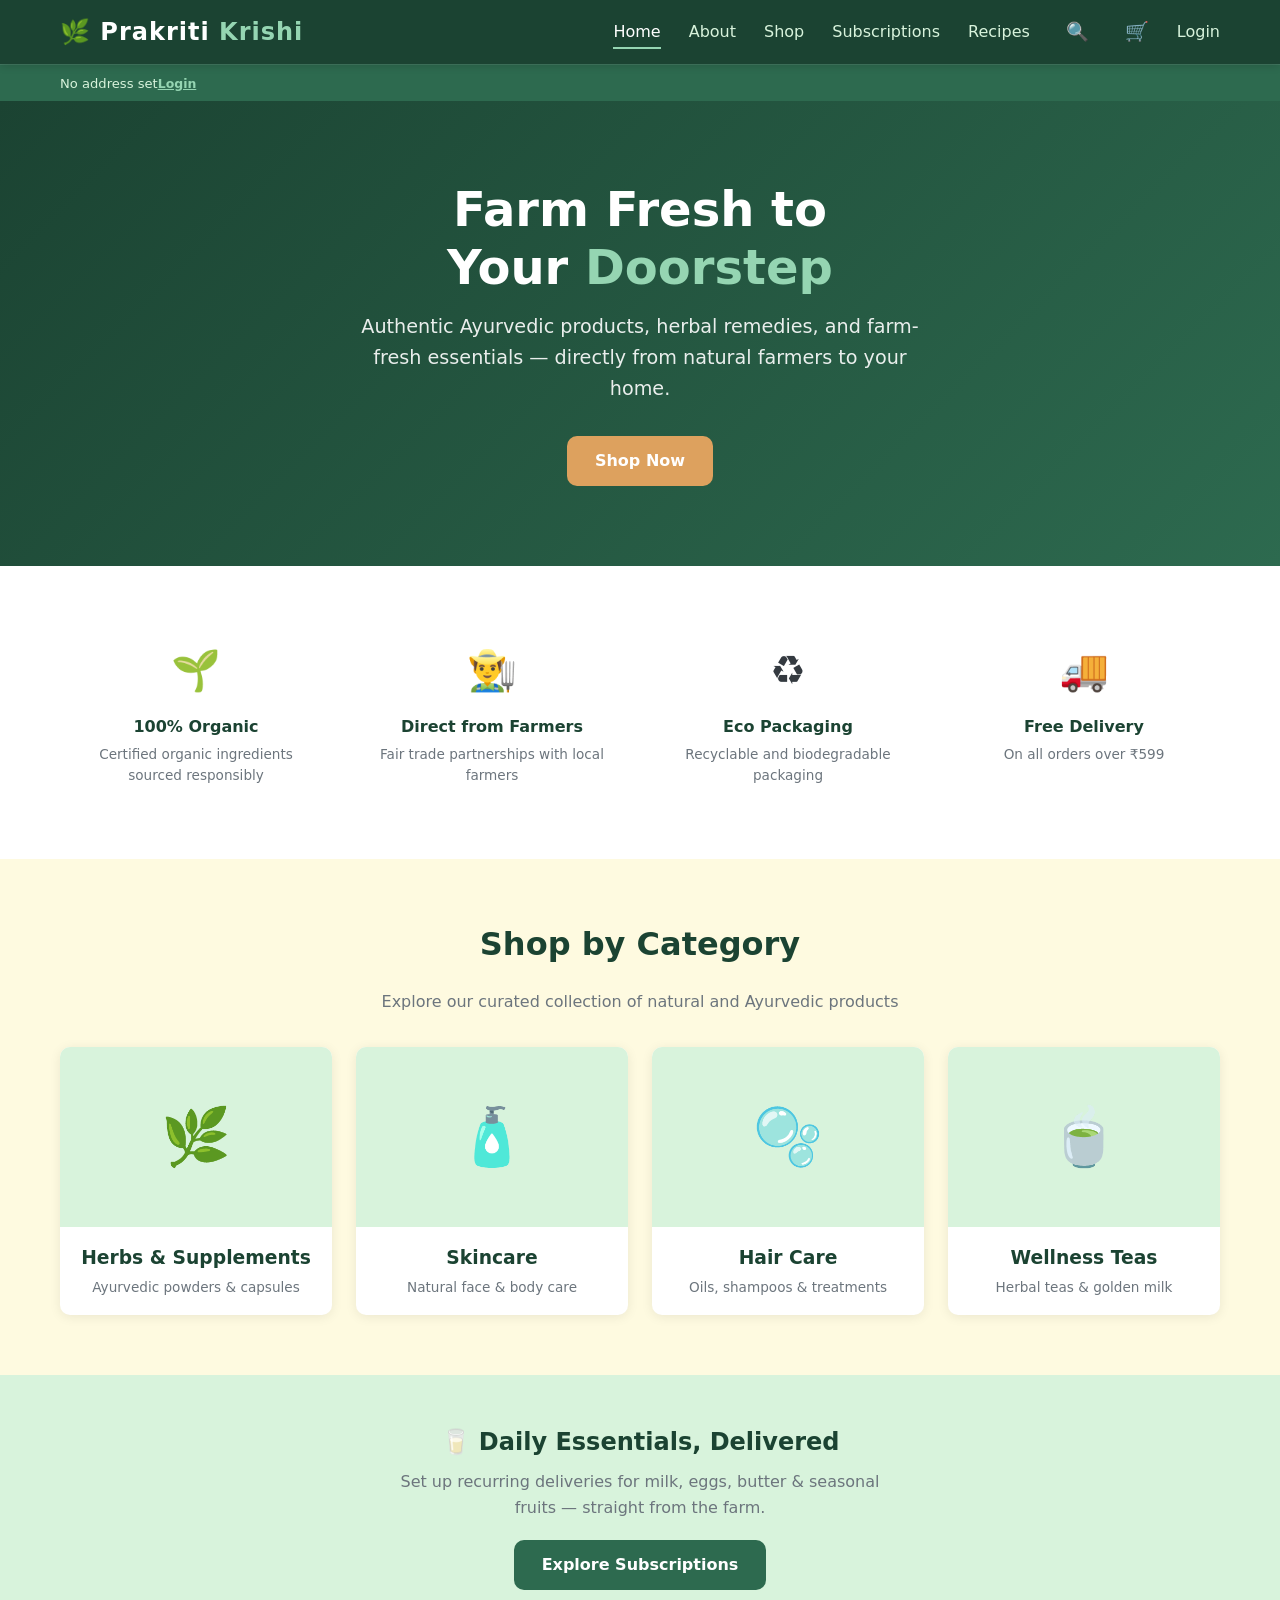
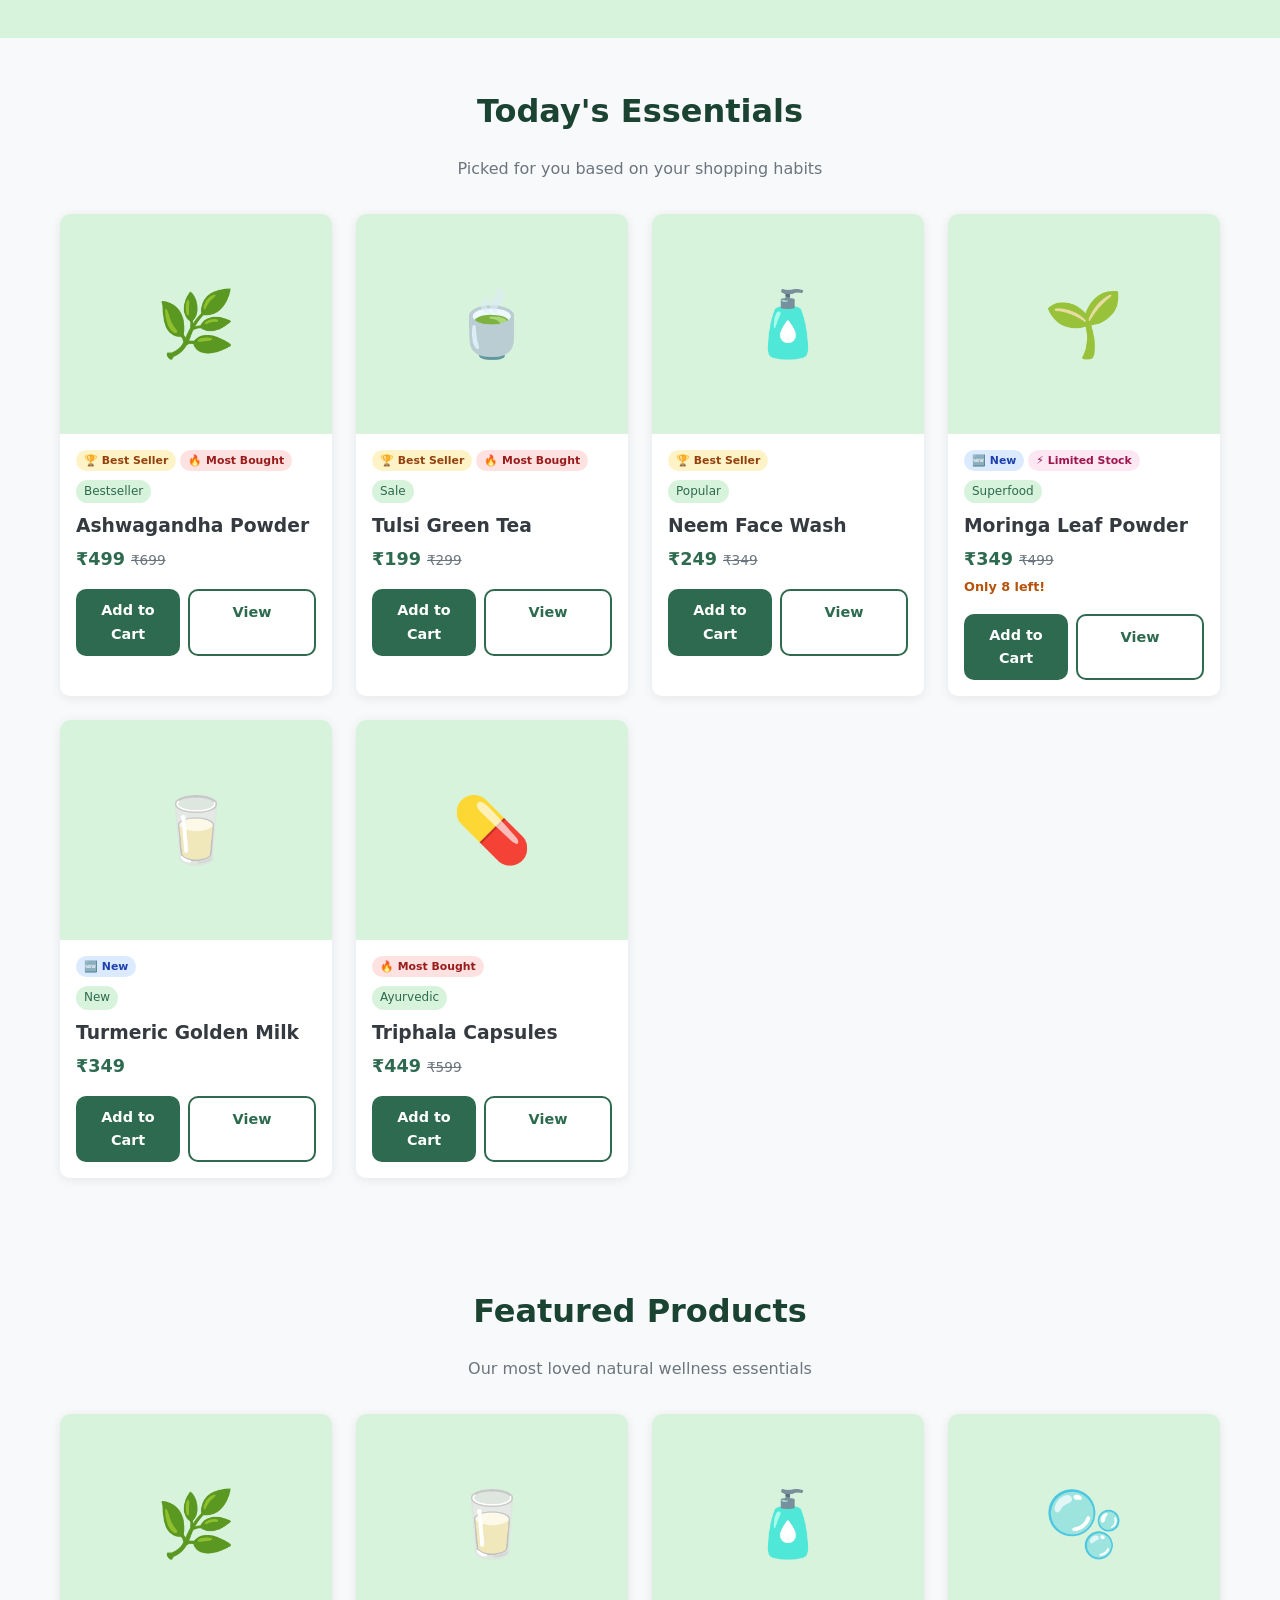
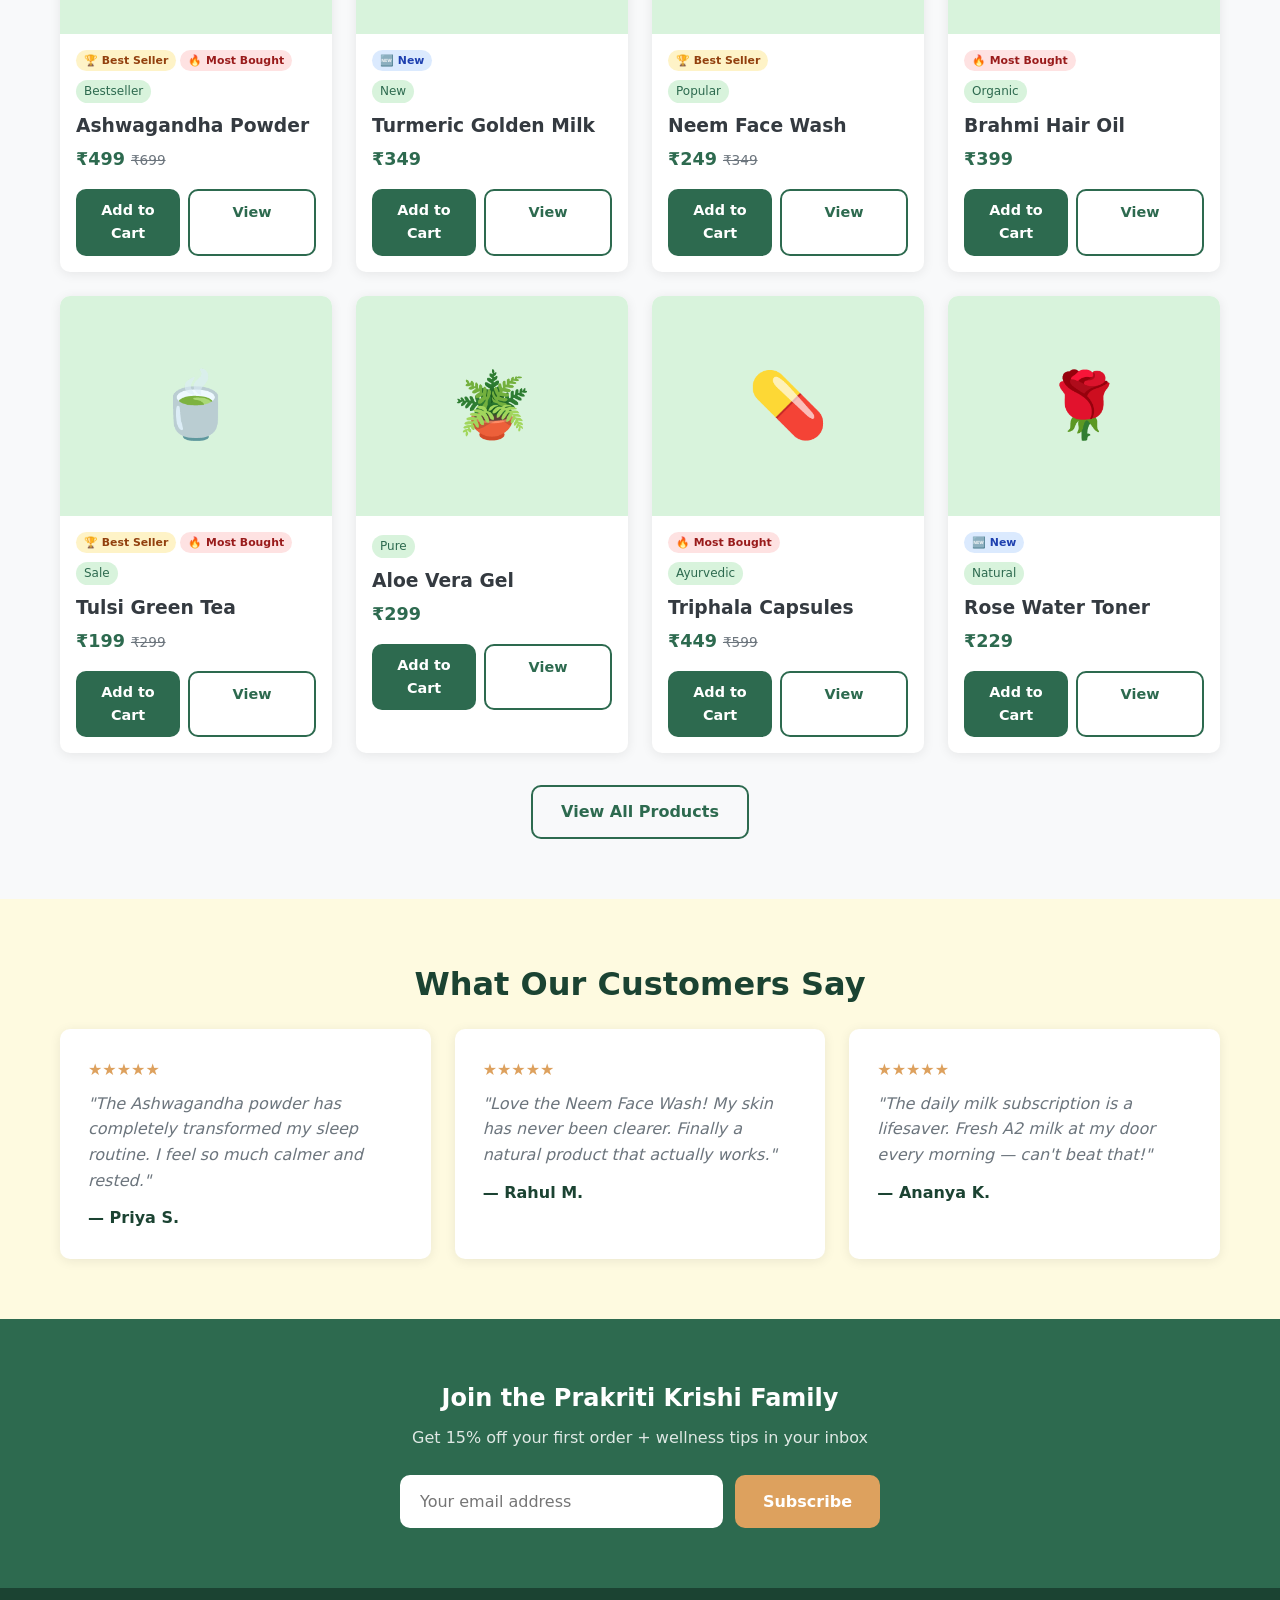
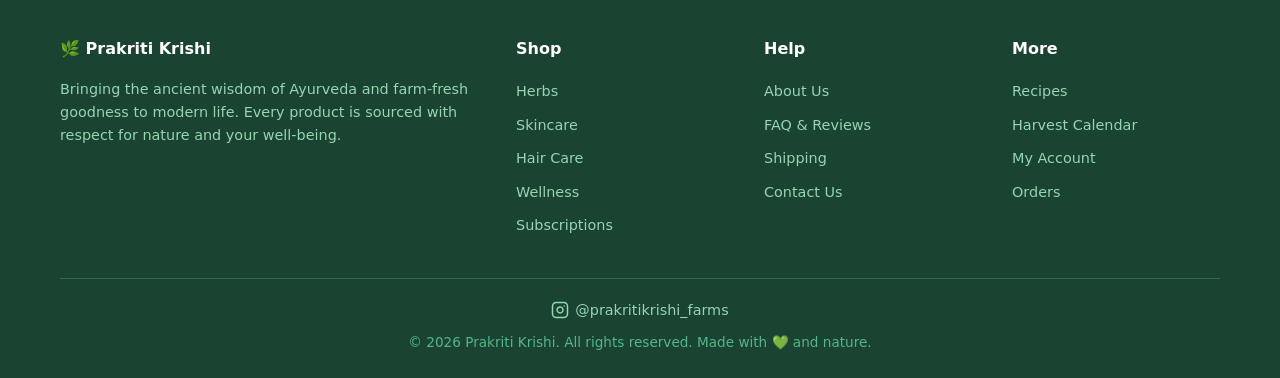
==== commit 9ddcd5af: "Fix cart bugs, add unsubscribe, Instagram link - Fix refreshCardButtons passing pid as wrong type (b" ====
--- a/index.html
+++ b/index.html
@@ -186,7 +186,10 @@
           </ul>
         </div>
       </div>
-      <div class="footer-bottom">&copy; 2026 Prakriti Krishi. All rights reserved. Made with 💚 and nature.</div>
+      <div class="footer-bottom">
+        <a href="https://www.instagram.com/prakritikrishi_farms?utm_source=qr&igsh=b2YwcmVlZjlzZHM5" target="_blank" rel="noopener noreferrer" class="footer-ig"><svg xmlns="http://www.w3.org/2000/svg" width="18" height="18" viewBox="0 0 24 24" fill="none" stroke="currentColor" stroke-width="2" stroke-linecap="round" stroke-linejoin="round"><rect x="2" y="2" width="20" height="20" rx="5" ry="5"></rect><path d="M16 11.37A4 4 0 1 1 12.63 8 4 4 0 0 1 16 11.37z"></path><line x1="17.5" y1="6.5" x2="17.51" y2="6.5"></line></svg> @prakritikrishi_farms</a><br>
+        &copy; 2026 Prakriti Krishi. All rights reserved. Made with 💚 and nature.
+      </div>
     </div>
   </footer>
 
--- a/css/style.css
+++ b/css/style.css
@@ -162,6 +162,12 @@
 .footer a:hover{color:var(--white)}
 .footer ul li{margin-bottom:8px}
 .footer-bottom{border-top:1px solid var(--green-700);padding-top:20px;text-align:center;font-size:.85rem;color:var(--green-500)}
+.footer-ig{display:inline-flex;align-items:center;gap:6px;color:var(--green-300);margin-bottom:10px;font-size:.9rem;transition:.2s}
+.footer-ig:hover{color:var(--white)}
+.footer-ig svg{flex-shrink:0}
+.sub-active-badge{background:var(--green-100);color:var(--green-900);padding:6px 12px;border-radius:var(--radius);font-size:.85rem;margin-bottom:8px;font-weight:600}
+.unsub-btn{color:#c0392b !important;border-color:#c0392b !important}
+.unsub-btn:hover{background:#c0392b !important;color:var(--white) !important}
 
 /* --- Breadcrumb --- */
 .breadcrumb{padding:16px 0;font-size:.9rem;color:var(--gray-500)}
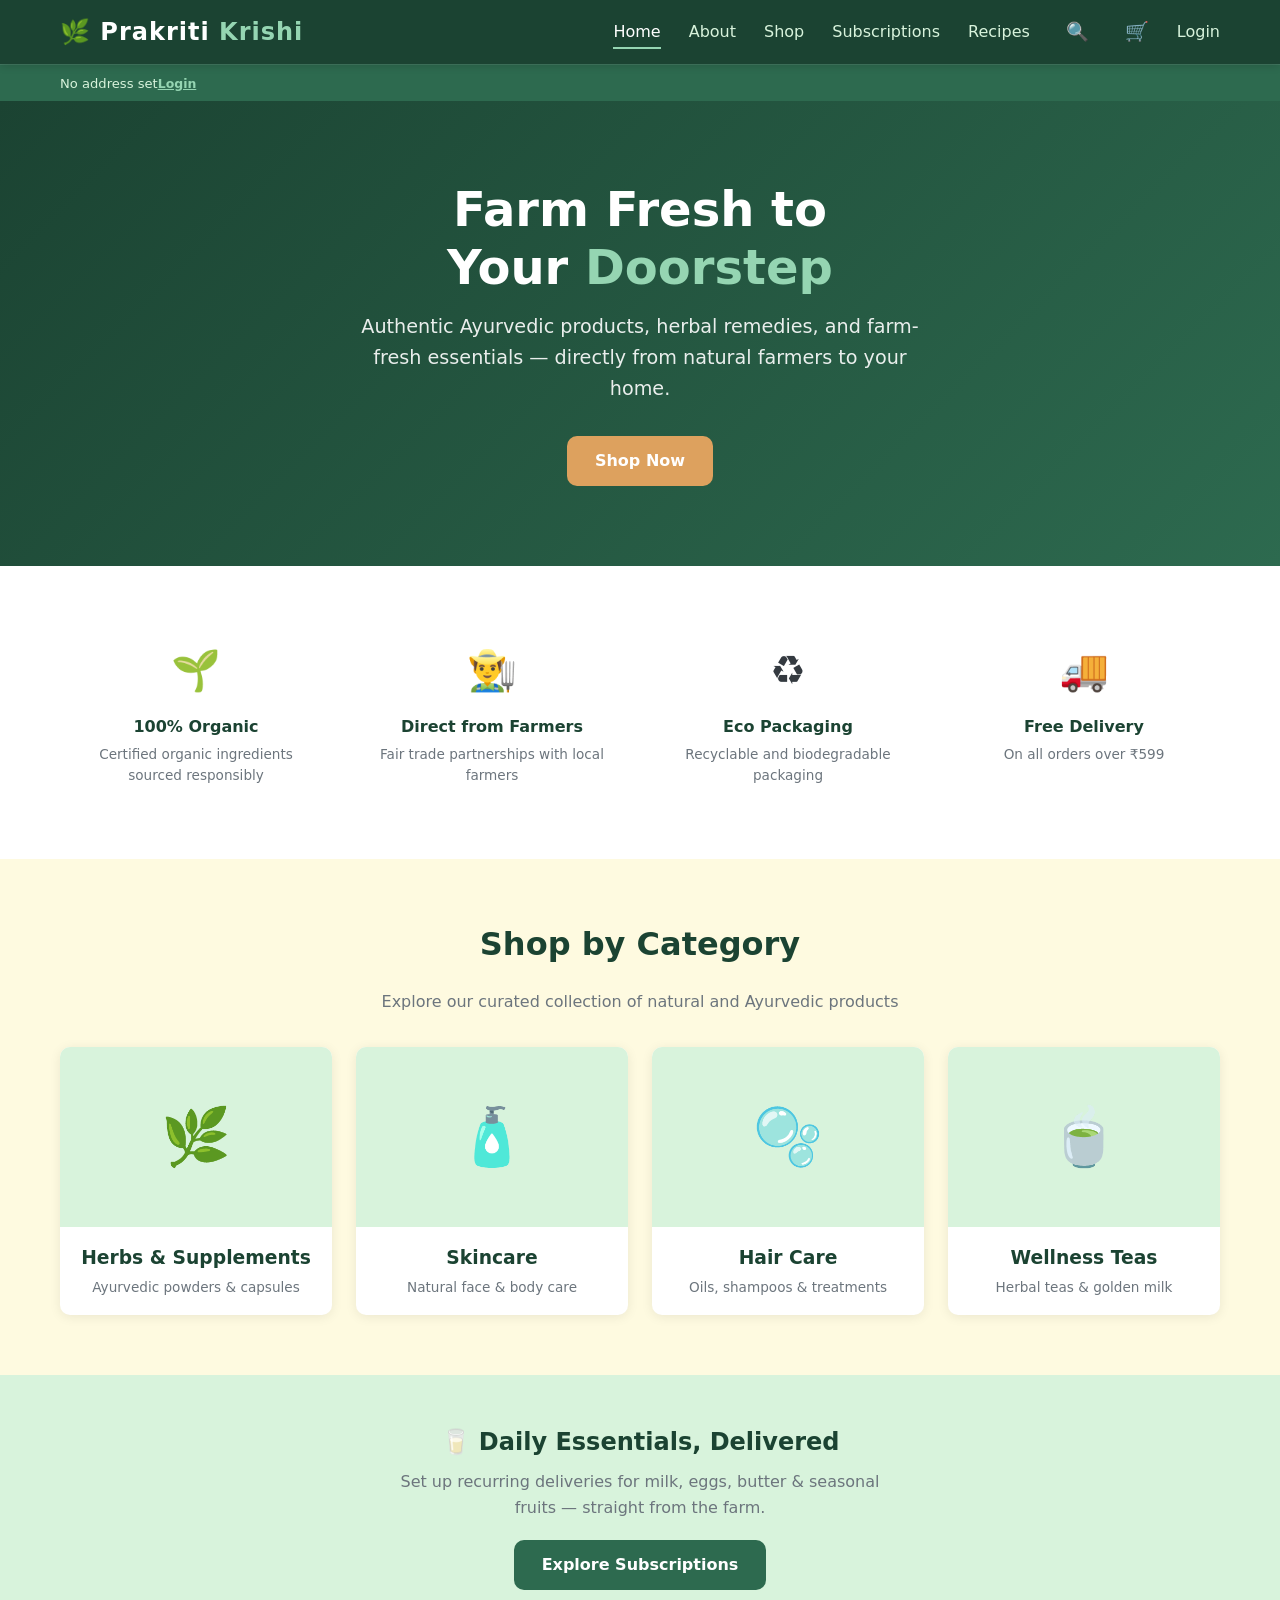
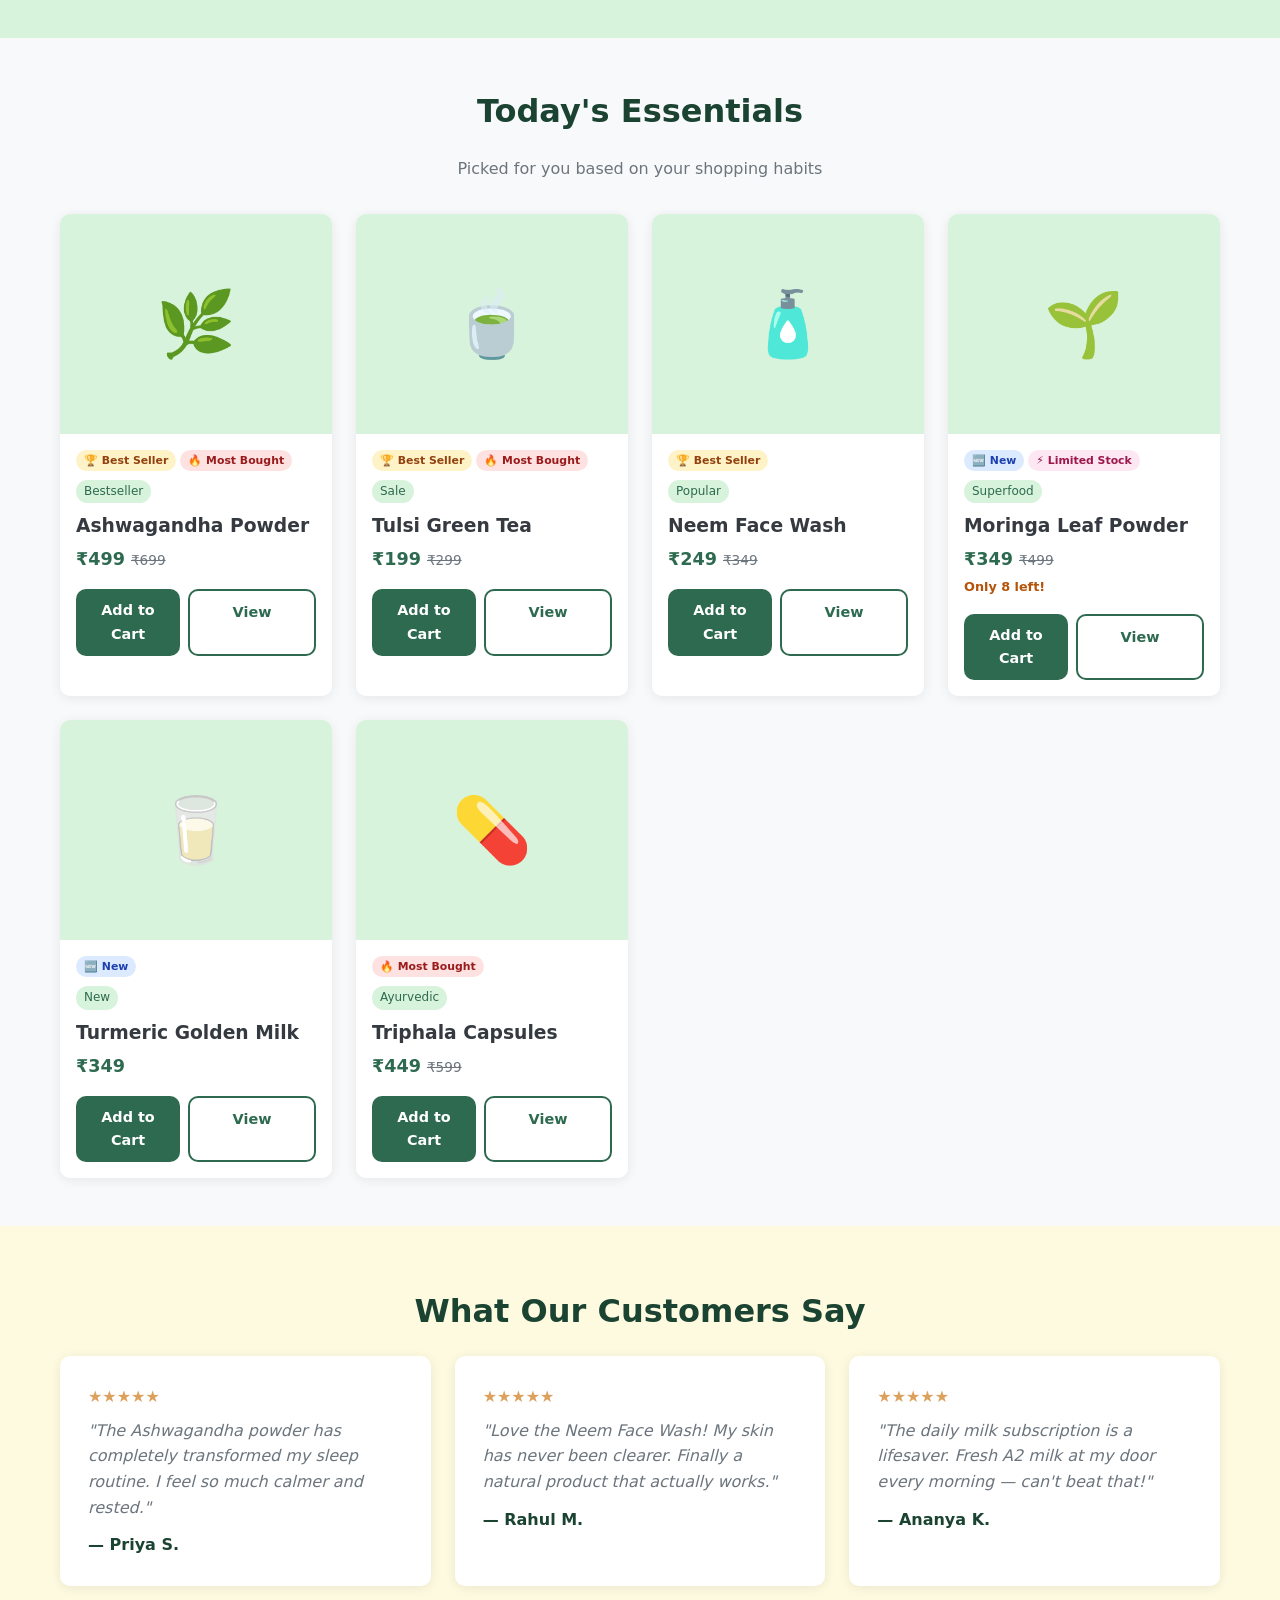
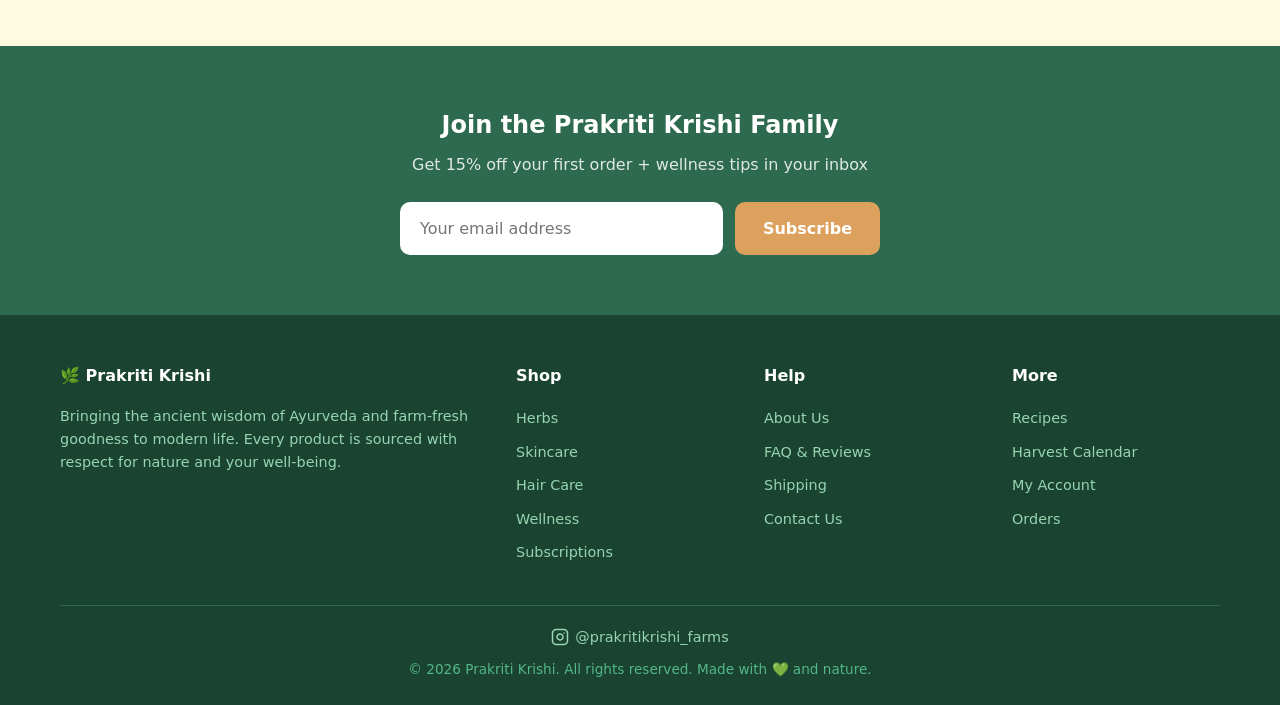
==== commit 364069a1: "Remove featured products section from homepage" ====
--- a/index.html
+++ b/index.html
@@ -101,18 +101,6 @@
   <!-- Today's Essentials -->
   <section class="products" id="todaysEssentials" style="padding:48px 0"></section>
 
-  <!-- Featured Products -->
-  <section class="products">
-    <div class="container">
-      <h2 class="section-title">Featured Products</h2>
-      <p class="section-subtitle">Our most loved natural wellness essentials</p>
-      <div class="prod-grid" id="featuredProducts"></div>
-      <div style="text-align:center;margin-top:32px">
-        <a href="category.html" class="btn btn-outline">View All Products</a>
-      </div>
-    </div>
-  </section>
-
   <!-- Testimonials -->
   <section class="testimonials">
     <div class="container">
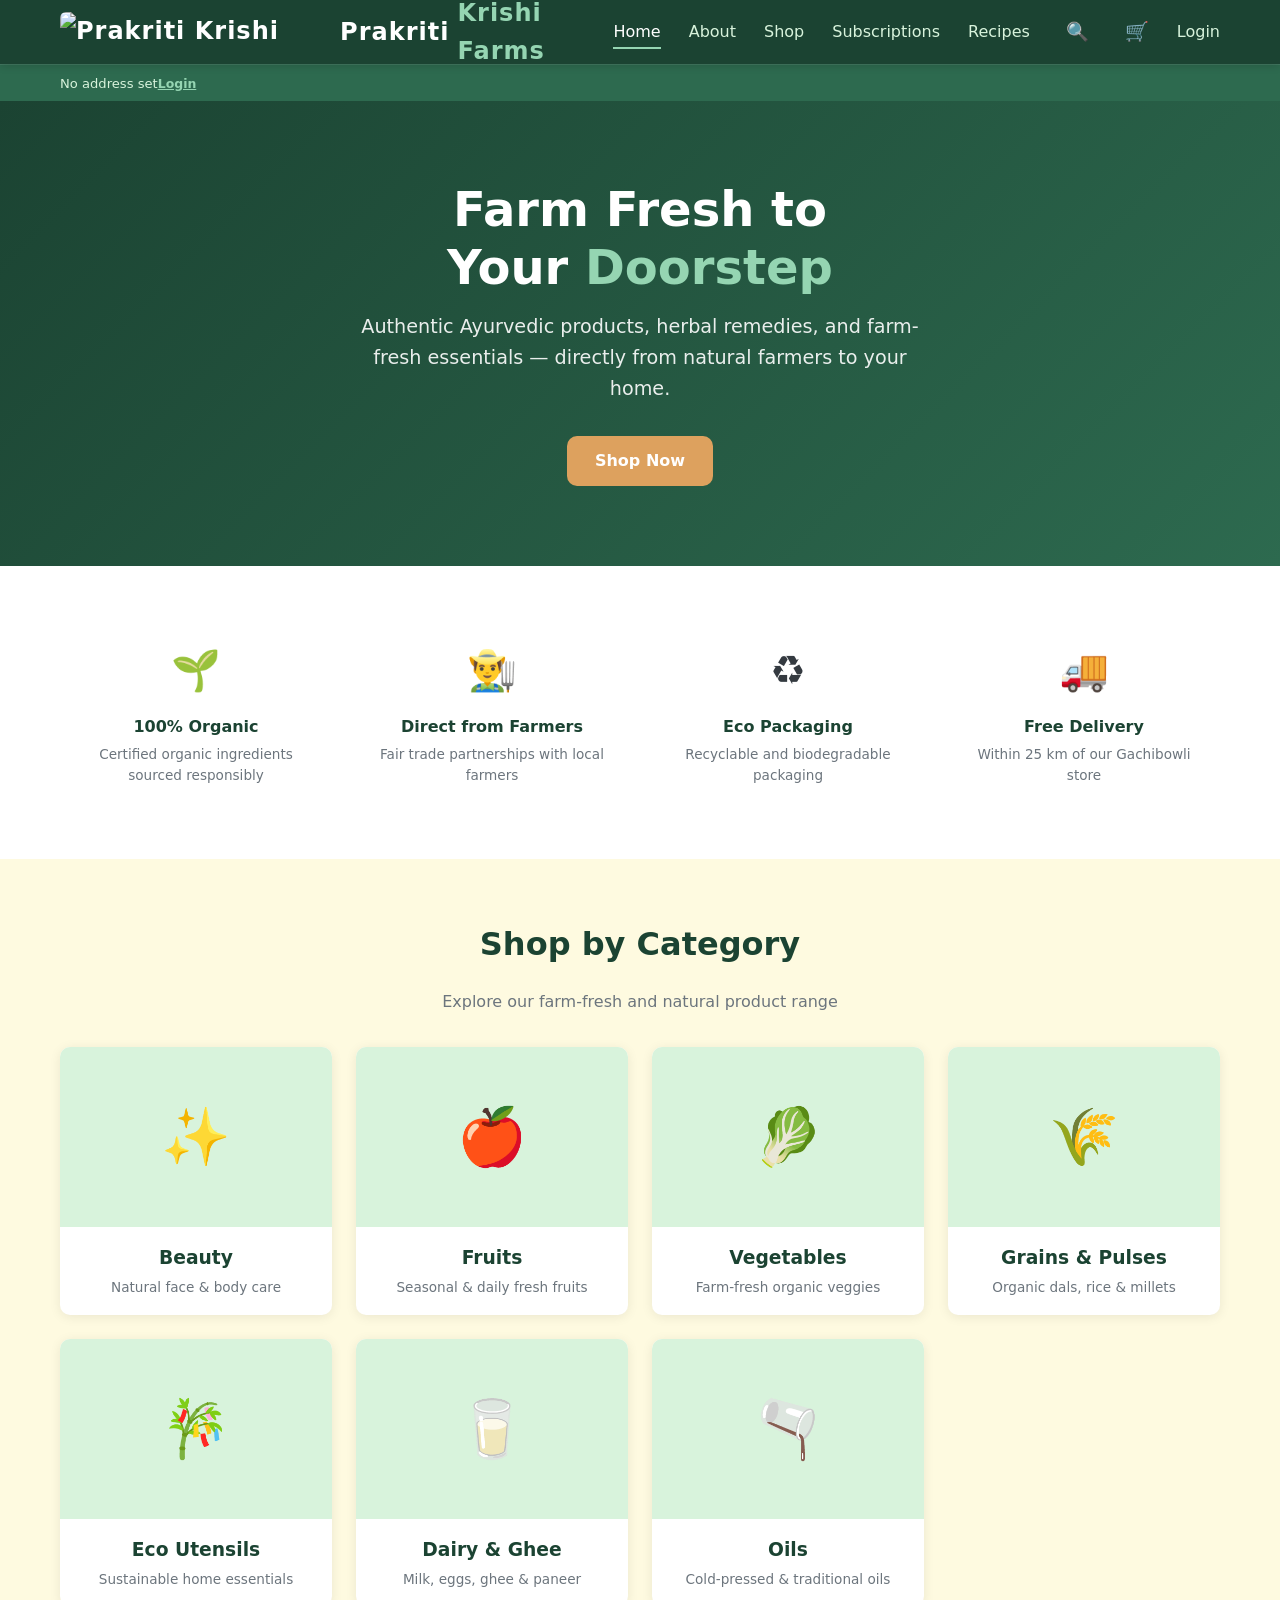
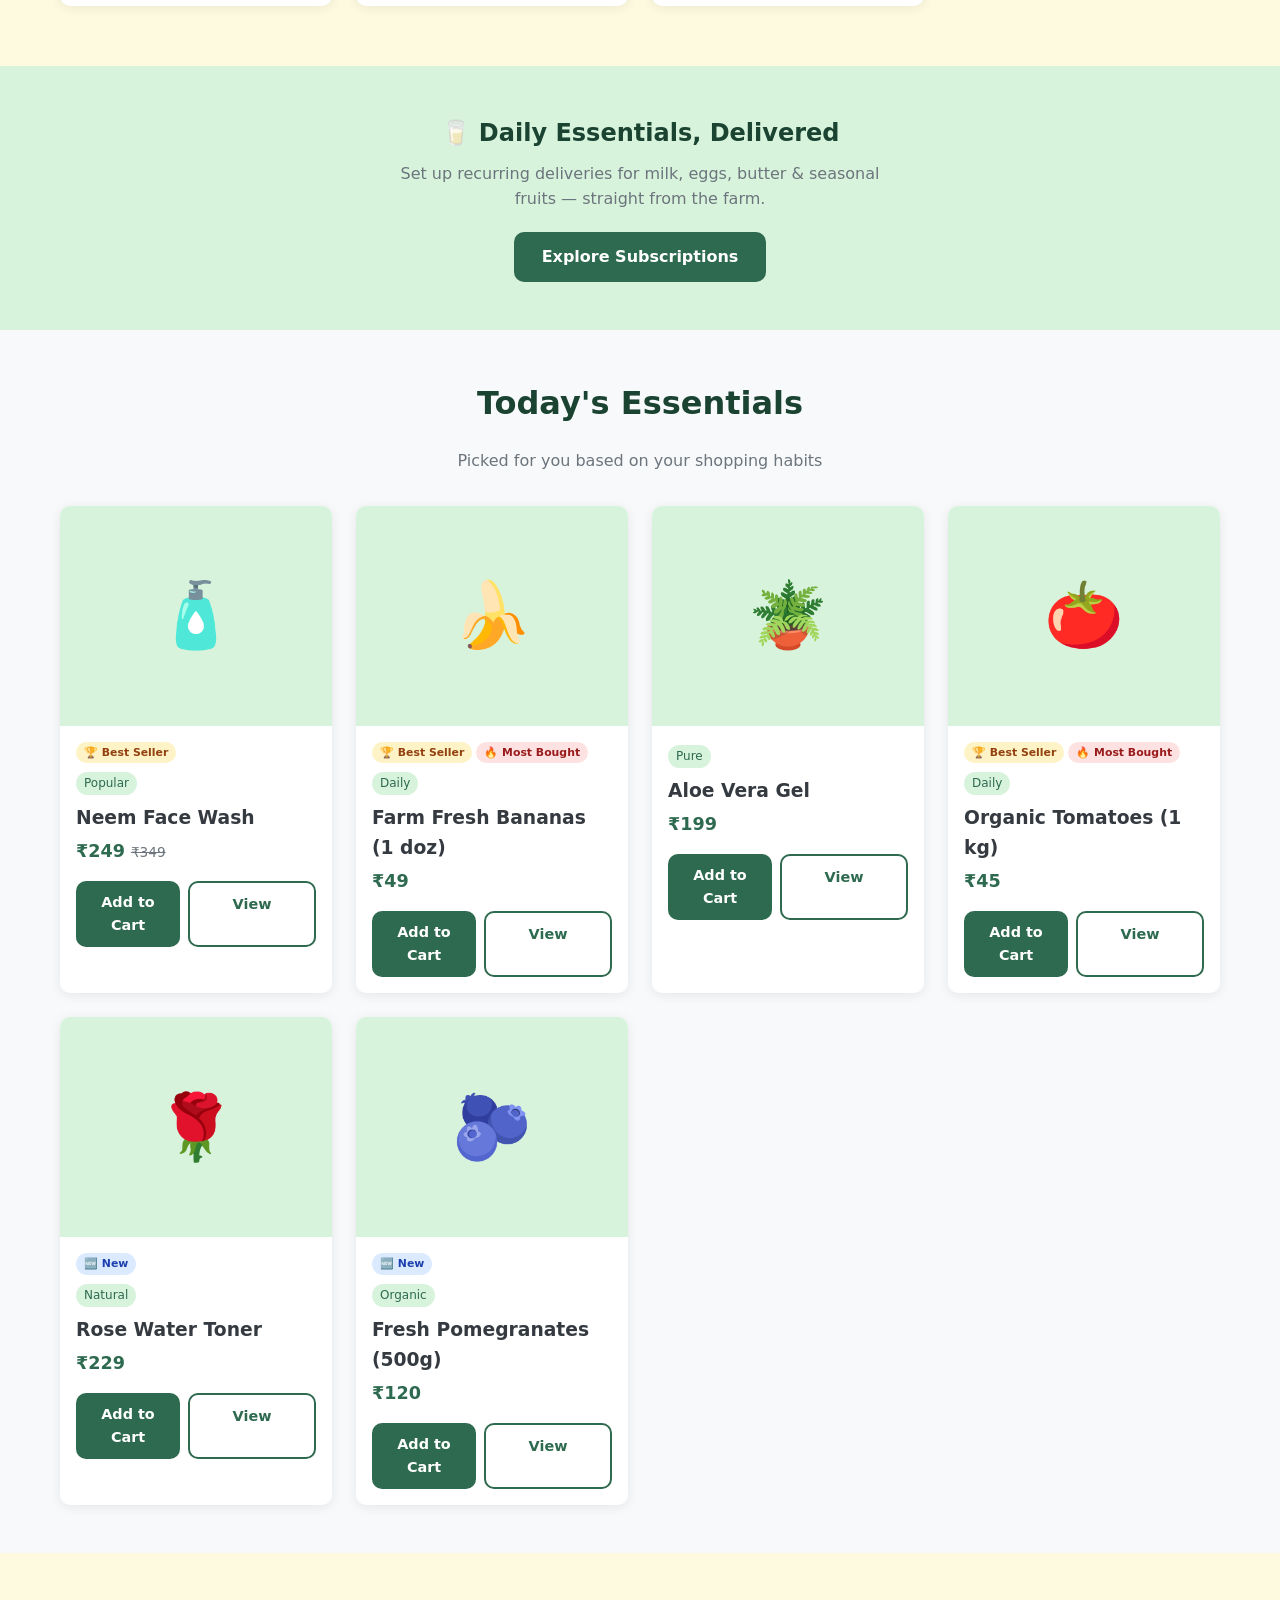
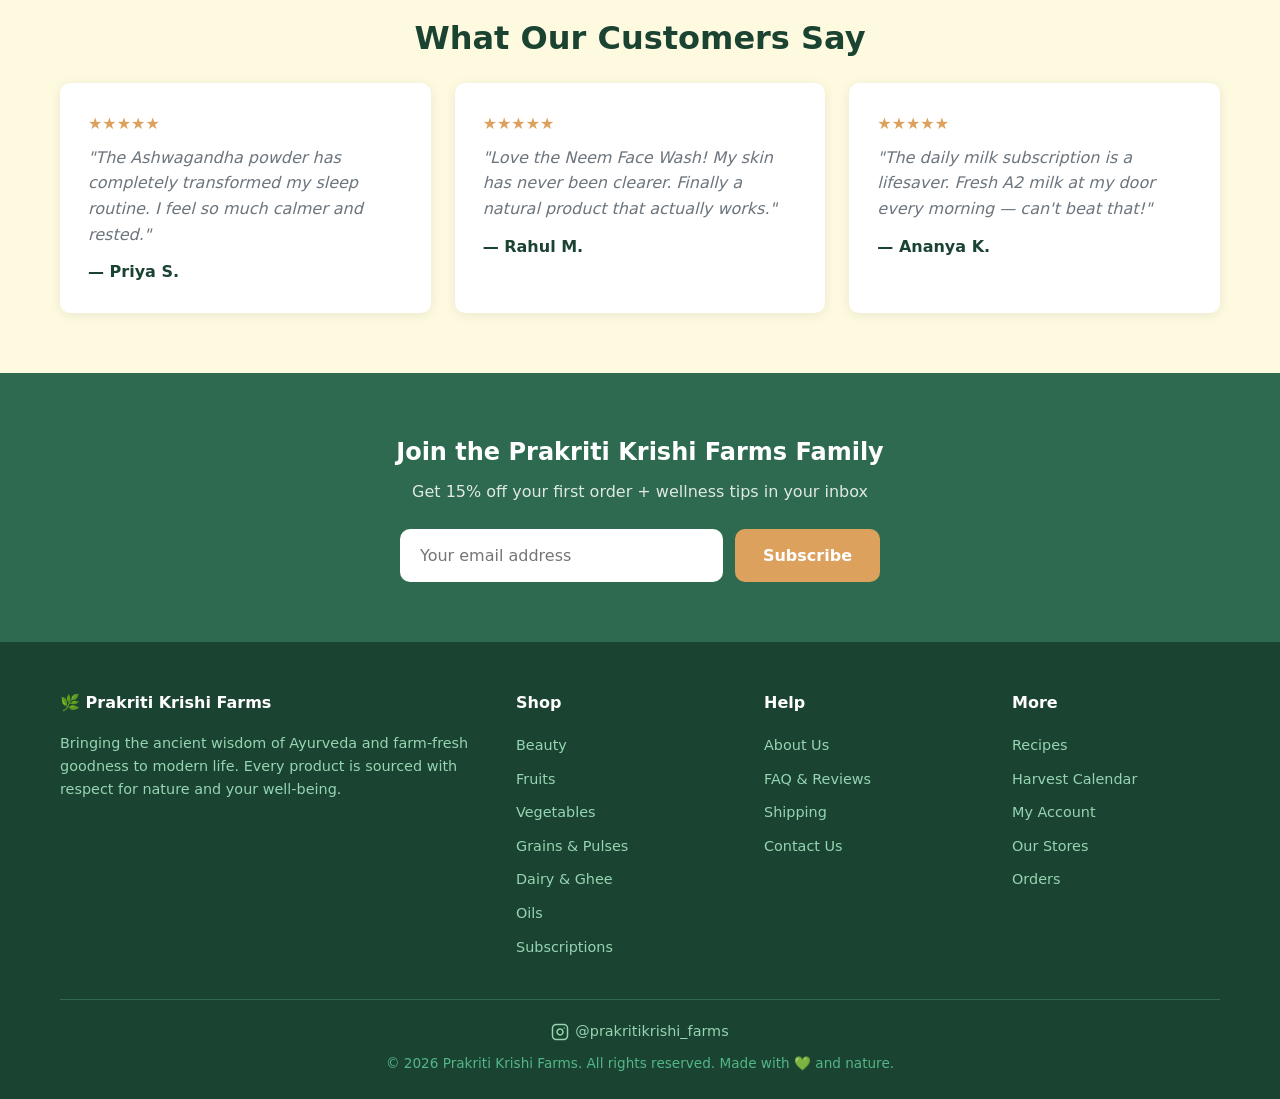
==== commit ed6b306d: "Rebrand to Prakriti Krishi Farms: new categories, products, stores page, local delivery" ====
--- a/index.html
+++ b/index.html
@@ -3,7 +3,7 @@
 <head>
   <meta charset="UTF-8">
   <meta name="viewport" content="width=device-width, initial-scale=1.0">
-  <title>Prakriti Krishi — Farm Fresh & Natural Wellness</title>
+  <title>Prakriti Krishi Farms — Farm Fresh & Natural Wellness</title>
   <link rel="stylesheet" href="css/style.css">
 </head>
 <body>
@@ -11,7 +11,7 @@
   <!-- Header -->
   <header class="header">
     <div class="container">
-      <a href="index.html" class="logo">🌿 Prakriti <span>Krishi</span></a>
+      <a href="index.html" class="logo"><img src="images/logo.png" alt="Prakriti Krishi Farms" class="logo-img"> Prakriti <span>Krishi Farms</span></a>
       <button class="mobile-toggle" aria-label="Menu">☰</button>
       <nav class="nav">
         <a href="index.html" class="active">Home</a>
@@ -57,7 +57,7 @@
         <div class="feature-item">
           <div class="icon">🚚</div>
           <h4>Free Delivery</h4>
-          <p>On all orders over ₹599</p>
+          <p>Within 25 km of our Gachibowli store</p>
         </div>
       </div>
     </div>
@@ -67,23 +67,35 @@
   <section class="categories">
     <div class="container">
       <h2 class="section-title">Shop by Category</h2>
-      <p class="section-subtitle">Explore our curated collection of natural and Ayurvedic products</p>
+      <p class="section-subtitle">Explore our farm-fresh and natural product range</p>
       <div class="cat-grid">
-        <a href="category.html?cat=herbs" class="cat-card">
-          <div class="cat-img">🌿</div>
-          <div class="cat-info"><h3>Herbs & Supplements</h3><p>Ayurvedic powders & capsules</p></div>
+        <a href="category.html?cat=beauty" class="cat-card">
+          <div class="cat-img">✨</div>
+          <div class="cat-info"><h3>Beauty</h3><p>Natural face & body care</p></div>
         </a>
-        <a href="category.html?cat=skincare" class="cat-card">
-          <div class="cat-img">🧴</div>
-          <div class="cat-info"><h3>Skincare</h3><p>Natural face & body care</p></div>
+        <a href="category.html?cat=fruits" class="cat-card">
+          <div class="cat-img">🍎</div>
+          <div class="cat-info"><h3>Fruits</h3><p>Seasonal & daily fresh fruits</p></div>
         </a>
-        <a href="category.html?cat=haircare" class="cat-card">
-          <div class="cat-img">🫧</div>
-          <div class="cat-info"><h3>Hair Care</h3><p>Oils, shampoos & treatments</p></div>
+        <a href="category.html?cat=vegetables" class="cat-card">
+          <div class="cat-img">🥬</div>
+          <div class="cat-info"><h3>Vegetables</h3><p>Farm-fresh organic veggies</p></div>
         </a>
-        <a href="category.html?cat=wellness" class="cat-card">
-          <div class="cat-img">🍵</div>
-          <div class="cat-info"><h3>Wellness Teas</h3><p>Herbal teas & golden milk</p></div>
+        <a href="category.html?cat=grains" class="cat-card">
+          <div class="cat-img">🌾</div>
+          <div class="cat-info"><h3>Grains & Pulses</h3><p>Organic dals, rice & millets</p></div>
+        </a>
+        <a href="category.html?cat=ecoutensils" class="cat-card">
+          <div class="cat-img">🎋</div>
+          <div class="cat-info"><h3>Eco Utensils</h3><p>Sustainable home essentials</p></div>
+        </a>
+        <a href="category.html?cat=dairy" class="cat-card">
+          <div class="cat-img">🥛</div>
+          <div class="cat-info"><h3>Dairy & Ghee</h3><p>Milk, eggs, ghee & paneer</p></div>
+        </a>
+        <a href="category.html?cat=oils" class="cat-card">
+          <div class="cat-img">🫗</div>
+          <div class="cat-info"><h3>Oils</h3><p>Cold-pressed & traditional oils</p></div>
         </a>
       </div>
     </div>
@@ -128,7 +140,7 @@
   <!-- Newsletter -->
   <section class="newsletter">
     <div class="container">
-      <h2>Join the Prakriti Krishi Family</h2>
+      <h2>Join the Prakriti Krishi Farms Family</h2>
       <p>Get 15% off your first order + wellness tips in your inbox</p>
       <form onsubmit="event.preventDefault(); showToast('Thanks for subscribing!'); this.reset();">
         <input type="email" placeholder="Your email address" required>
@@ -142,16 +154,13 @@
     <div class="container">
       <div class="footer-grid">
         <div>
-          <h4>🌿 Prakriti Krishi</h4>
+          <h4>🌿 Prakriti Krishi Farms</h4>
           <p>Bringing the ancient wisdom of Ayurveda and farm-fresh goodness to modern life. Every product is sourced with respect for nature and your well-being.</p>
         </div>
         <div>
           <h4>Shop</h4>
           <ul>
-            <li><a href="category.html?cat=herbs">Herbs</a></li>
-            <li><a href="category.html?cat=skincare">Skincare</a></li>
-            <li><a href="category.html?cat=haircare">Hair Care</a></li>
-            <li><a href="category.html?cat=wellness">Wellness</a></li>
+            <li><a href="category.html?cat=beauty">Beauty</a></li><li><a href="category.html?cat=fruits">Fruits</a></li><li><a href="category.html?cat=vegetables">Vegetables</a></li><li><a href="category.html?cat=grains">Grains & Pulses</a></li><li><a href="category.html?cat=dairy">Dairy & Ghee</a></li><li><a href="category.html?cat=oils">Oils</a></li>
             <li><a href="subscriptions.html">Subscriptions</a></li>
           </ul>
         </div>
@@ -170,13 +179,13 @@
             <li><a href="recipes.html">Recipes</a></li>
             <li><a href="harvest.html">Harvest Calendar</a></li>
             <li><a href="account.html">My Account</a></li>
-            <li><a href="account.html?tab=orders">Orders</a></li>
+            <li><a href="stores.html">Our Stores</a></li><li><a href="account.html?tab=orders">Orders</a></li>
           </ul>
         </div>
       </div>
       <div class="footer-bottom">
         <a href="https://www.instagram.com/prakritikrishi_farms?utm_source=qr&igsh=b2YwcmVlZjlzZHM5" target="_blank" rel="noopener noreferrer" class="footer-ig"><svg xmlns="http://www.w3.org/2000/svg" width="18" height="18" viewBox="0 0 24 24" fill="none" stroke="currentColor" stroke-width="2" stroke-linecap="round" stroke-linejoin="round"><rect x="2" y="2" width="20" height="20" rx="5" ry="5"></rect><path d="M16 11.37A4 4 0 1 1 12.63 8 4 4 0 0 1 16 11.37z"></path><line x1="17.5" y1="6.5" x2="17.51" y2="6.5"></line></svg> @prakritikrishi_farms</a><br>
-        &copy; 2026 Prakriti Krishi. All rights reserved. Made with 💚 and nature.
+        &copy; 2026 Prakriti Krishi Farms. All rights reserved. Made with 💚 and nature.
       </div>
     </div>
   </footer>
--- a/css/style.css
+++ b/css/style.css
@@ -1,4 +1,4 @@
-/* ===== Prakriti Krishi — Nature-Inspired E-Commerce ===== */
+/* ===== Prakriti Krishi Farms — Nature-Inspired E-Commerce ===== */
 
 /* --- Reset & Base --- */
 *,*::before,*::after{box-sizing:border-box;margin:0;padding:0}
@@ -33,7 +33,8 @@
 /* --- Header / Nav --- */
 .header{background:var(--green-900);color:var(--white);position:sticky;top:0;z-index:100;box-shadow:0 2px 8px rgba(0,0,0,.15)}
 .header .container{display:flex;align-items:center;justify-content:space-between;height:64px}
-.logo{font-size:1.5rem;font-weight:700;letter-spacing:1px}
+.logo{font-size:1.5rem;font-weight:700;letter-spacing:1px;display:flex;align-items:center;gap:8px}
+.logo-img{height:40px;width:auto;border-radius:6px}
 .logo span{color:var(--green-300)}
 .nav{display:flex;gap:28px;align-items:center}
 .nav a{color:var(--green-100);font-weight:500;transition:.2s;position:relative}
@@ -168,6 +169,18 @@
 .sub-active-badge{background:var(--green-100);color:var(--green-900);padding:6px 12px;border-radius:var(--radius);font-size:.85rem;margin-bottom:8px;font-weight:600}
 .unsub-btn{color:#c0392b !important;border-color:#c0392b !important}
 .unsub-btn:hover{background:#c0392b !important;color:var(--white) !important}
+
+/* --- Store Page --- */
+.store-card{background:var(--white);border-radius:var(--radius);box-shadow:var(--shadow);overflow:hidden}
+.store-card-inner{display:grid;grid-template-columns:1fr 1fr;gap:0}
+.store-info{padding:32px}
+.store-info h2{color:var(--green-900);font-size:1.4rem;margin-bottom:20px}
+.store-details{display:flex;flex-direction:column;gap:18px}
+.store-detail-item{display:flex;gap:12px;align-items:flex-start}
+.store-icon{font-size:1.4rem;flex-shrink:0;margin-top:2px}
+.store-detail-item strong{display:block;color:var(--green-900);margin-bottom:2px}
+.store-detail-item p{color:var(--gray-500);font-size:.9rem;line-height:1.5;margin:0}
+.store-map{padding:32px;display:flex;flex-direction:column;justify-content:center}
 
 /* --- Breadcrumb --- */
 .breadcrumb{padding:16px 0;font-size:.9rem;color:var(--gray-500)}
@@ -298,6 +311,7 @@
   .test-grid{grid-template-columns:1fr}
   .newsletter form{flex-direction:column}
   .newsletter input,.newsletter .btn{width:100%}
+  .store-card-inner{grid-template-columns:1fr}
 }
 
 /* --- Responsive — Phone (<=480px) --- */
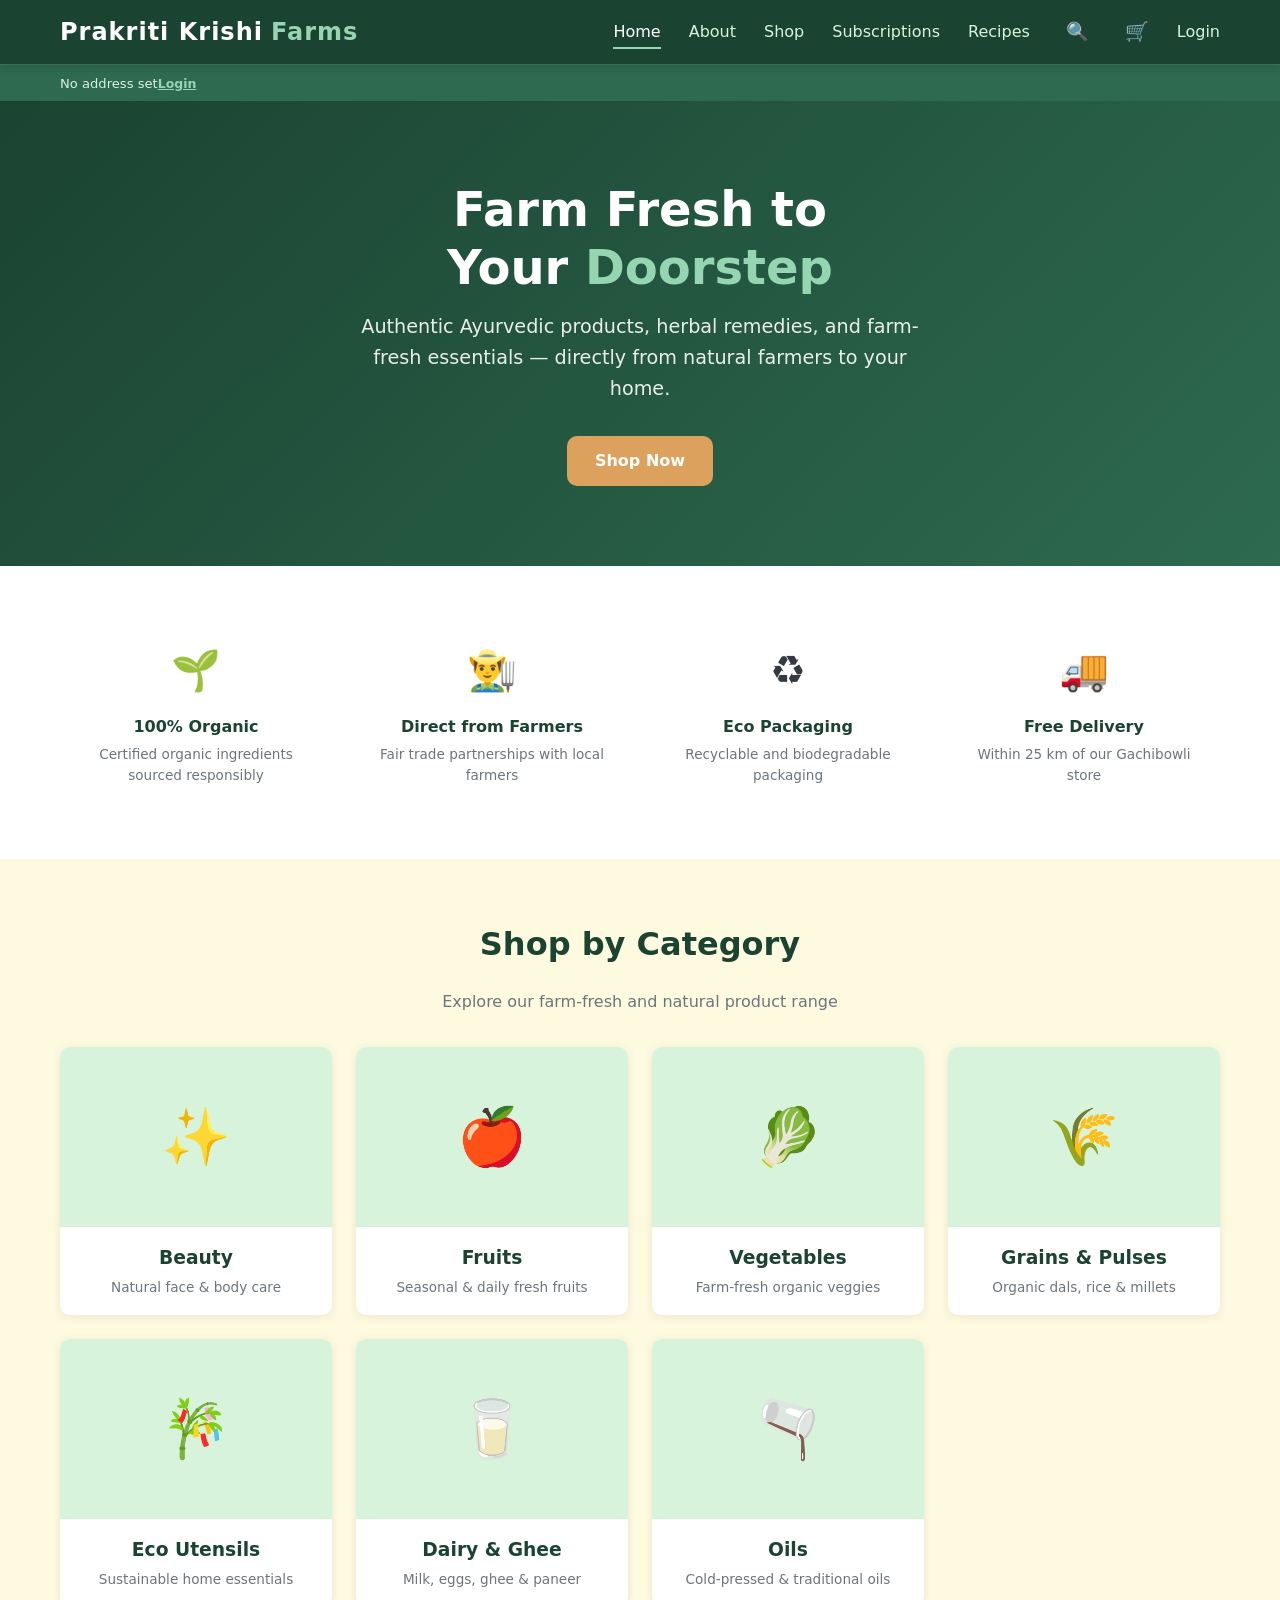
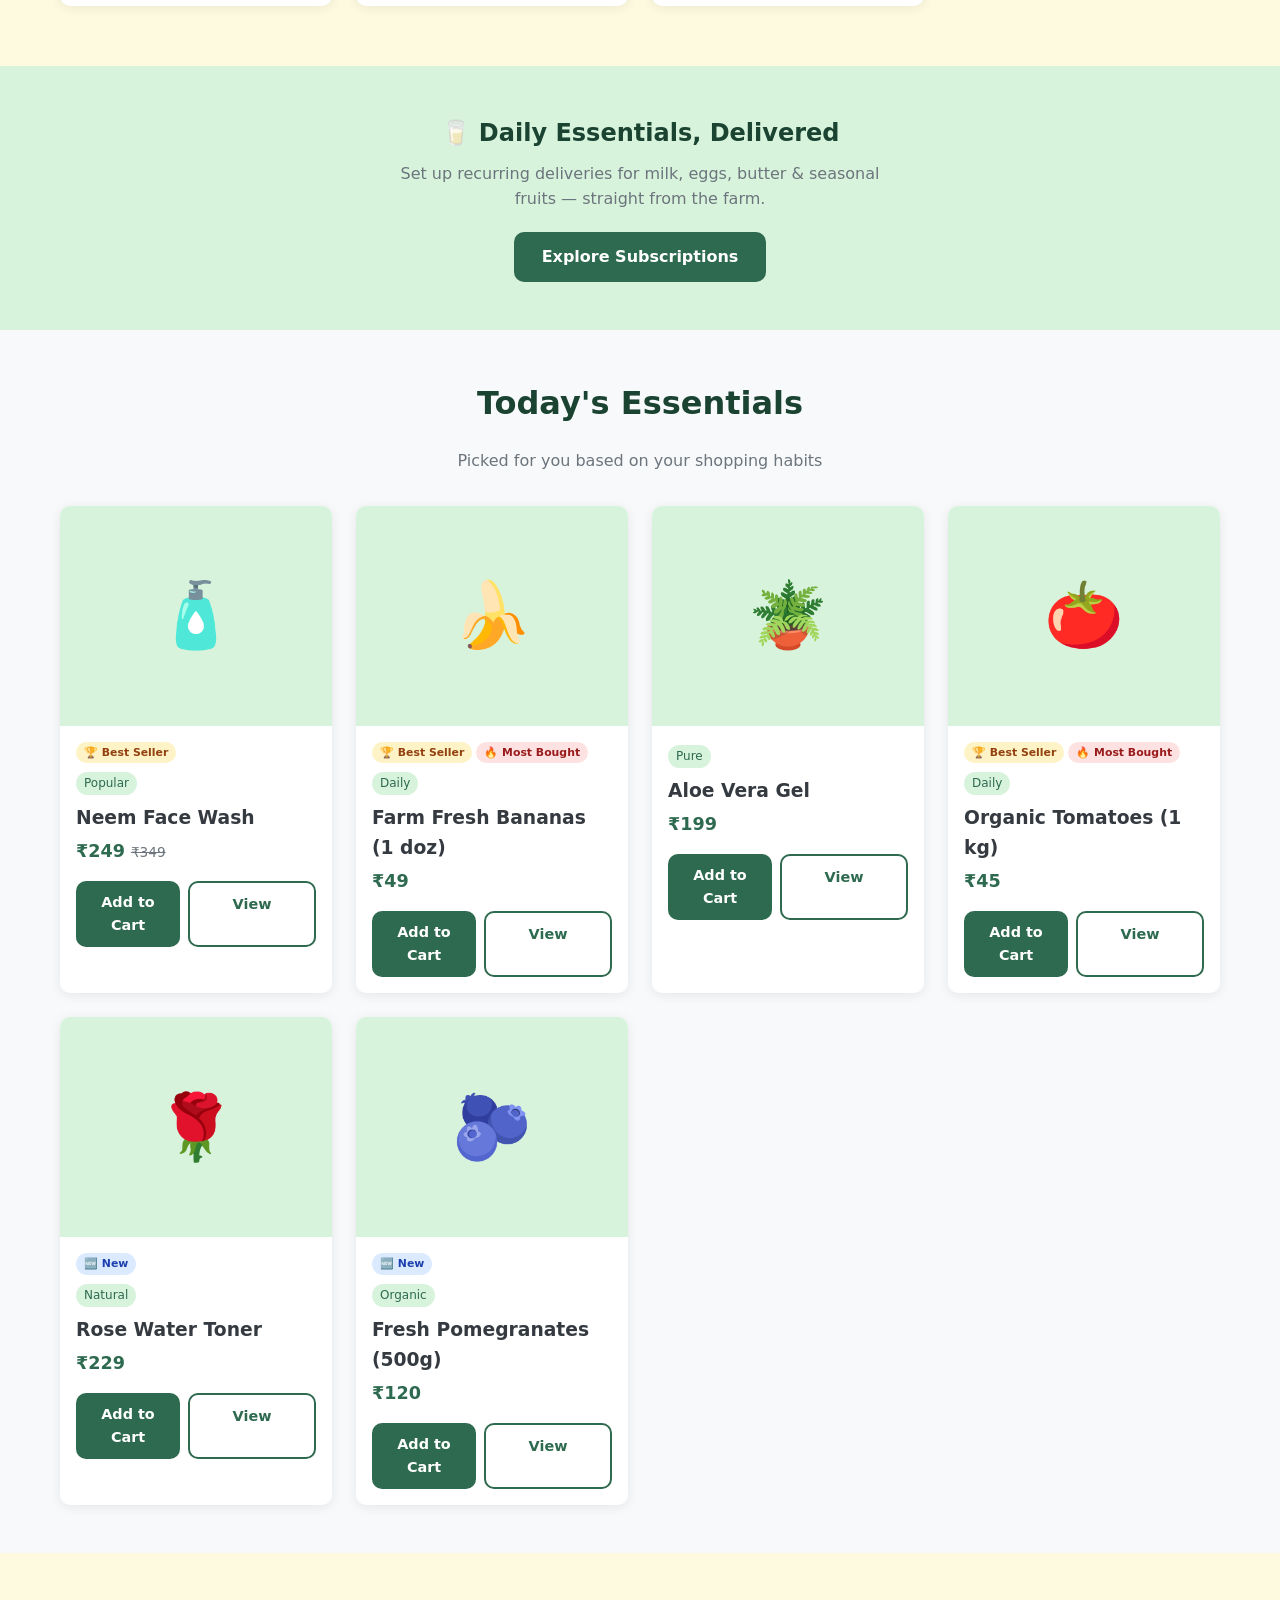
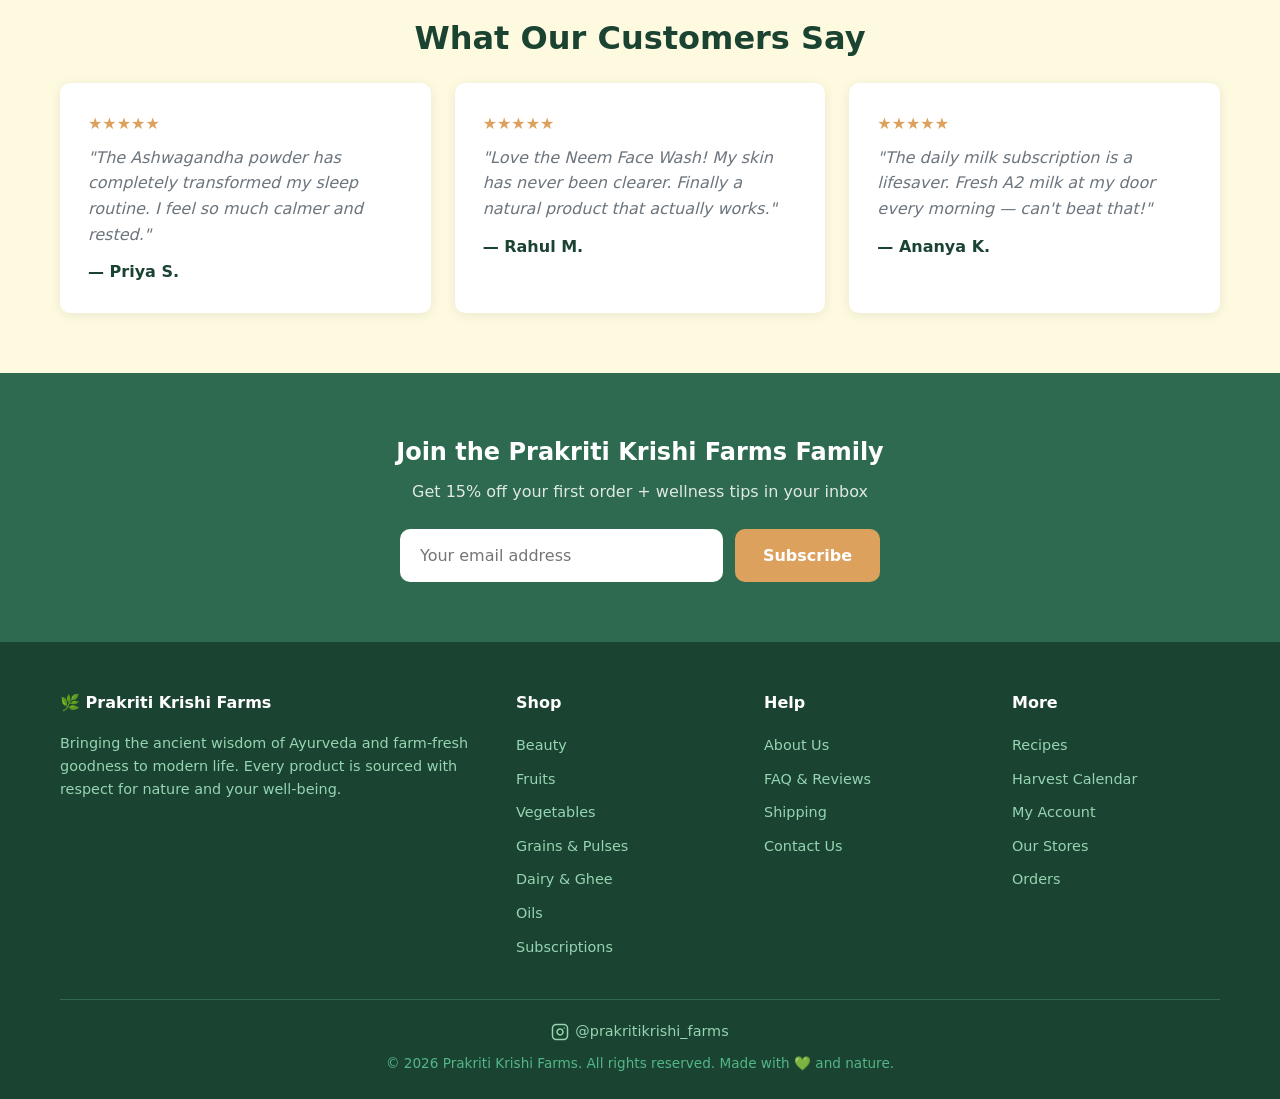
==== commit f06fad42: "Fix duplicate brand name in header bar" ====
--- a/index.html
+++ b/index.html
@@ -11,7 +11,7 @@
   <!-- Header -->
   <header class="header">
     <div class="container">
-      <a href="index.html" class="logo"><img src="images/logo.png" alt="Prakriti Krishi Farms" class="logo-img"> Prakriti <span>Krishi Farms</span></a>
+      <a href="index.html" class="logo"><img src="images/logo.png" alt="" class="logo-img" onerror="this.style.display='none'"> Prakriti Krishi <span>Farms</span></a>
       <button class="mobile-toggle" aria-label="Menu">☰</button>
       <nav class="nav">
         <a href="index.html" class="active">Home</a>
